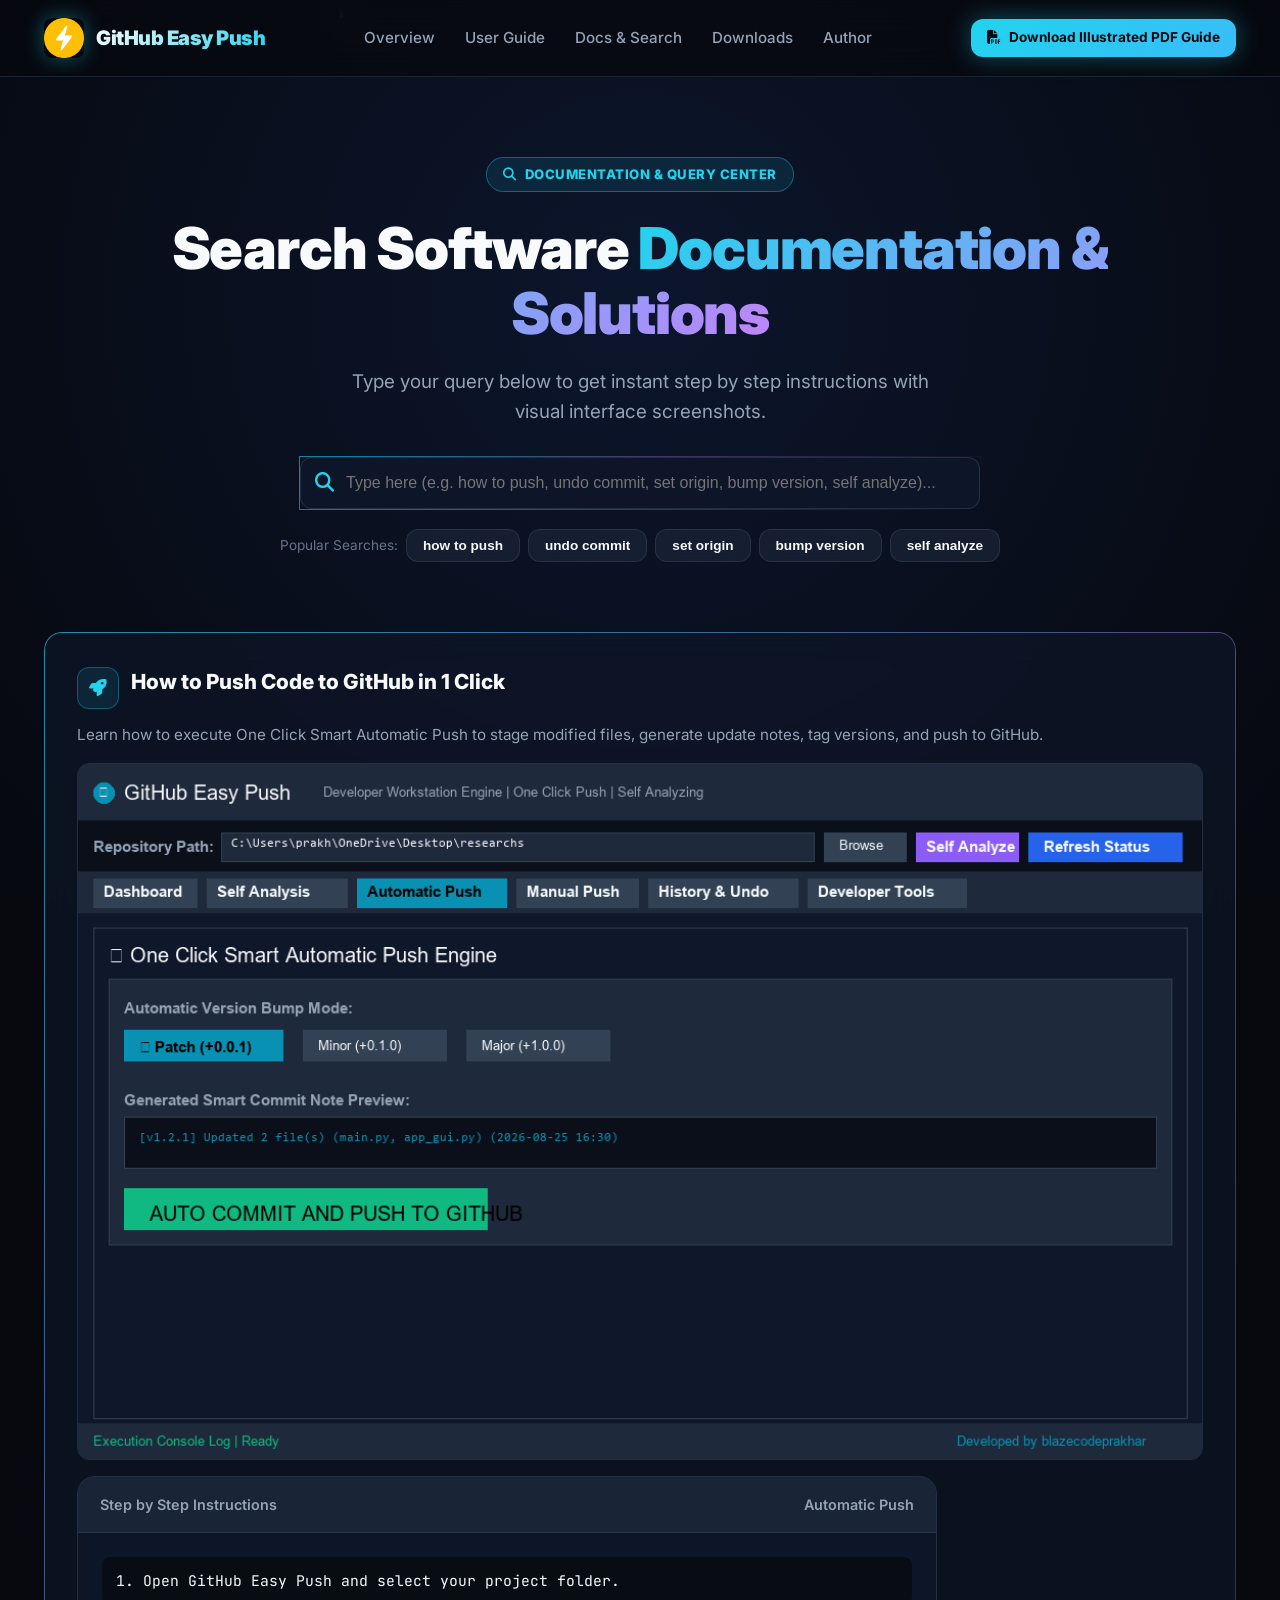
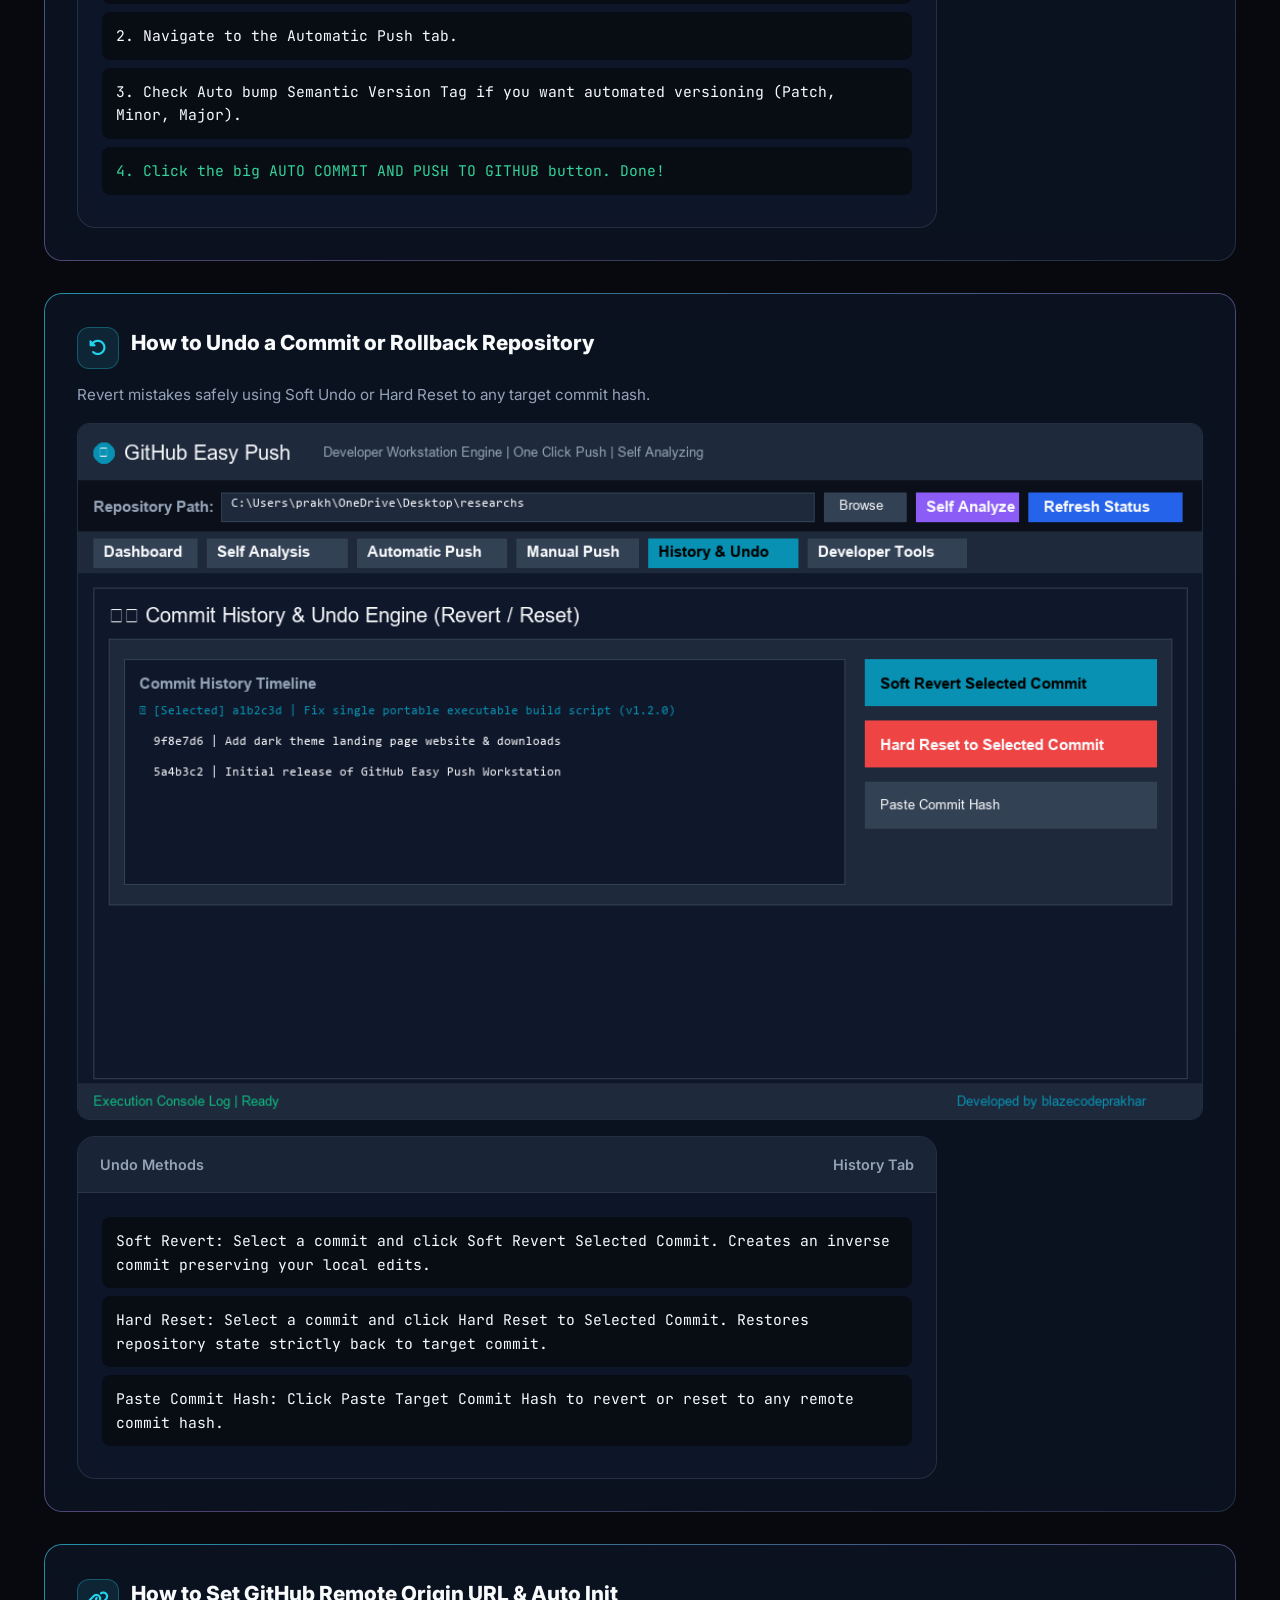
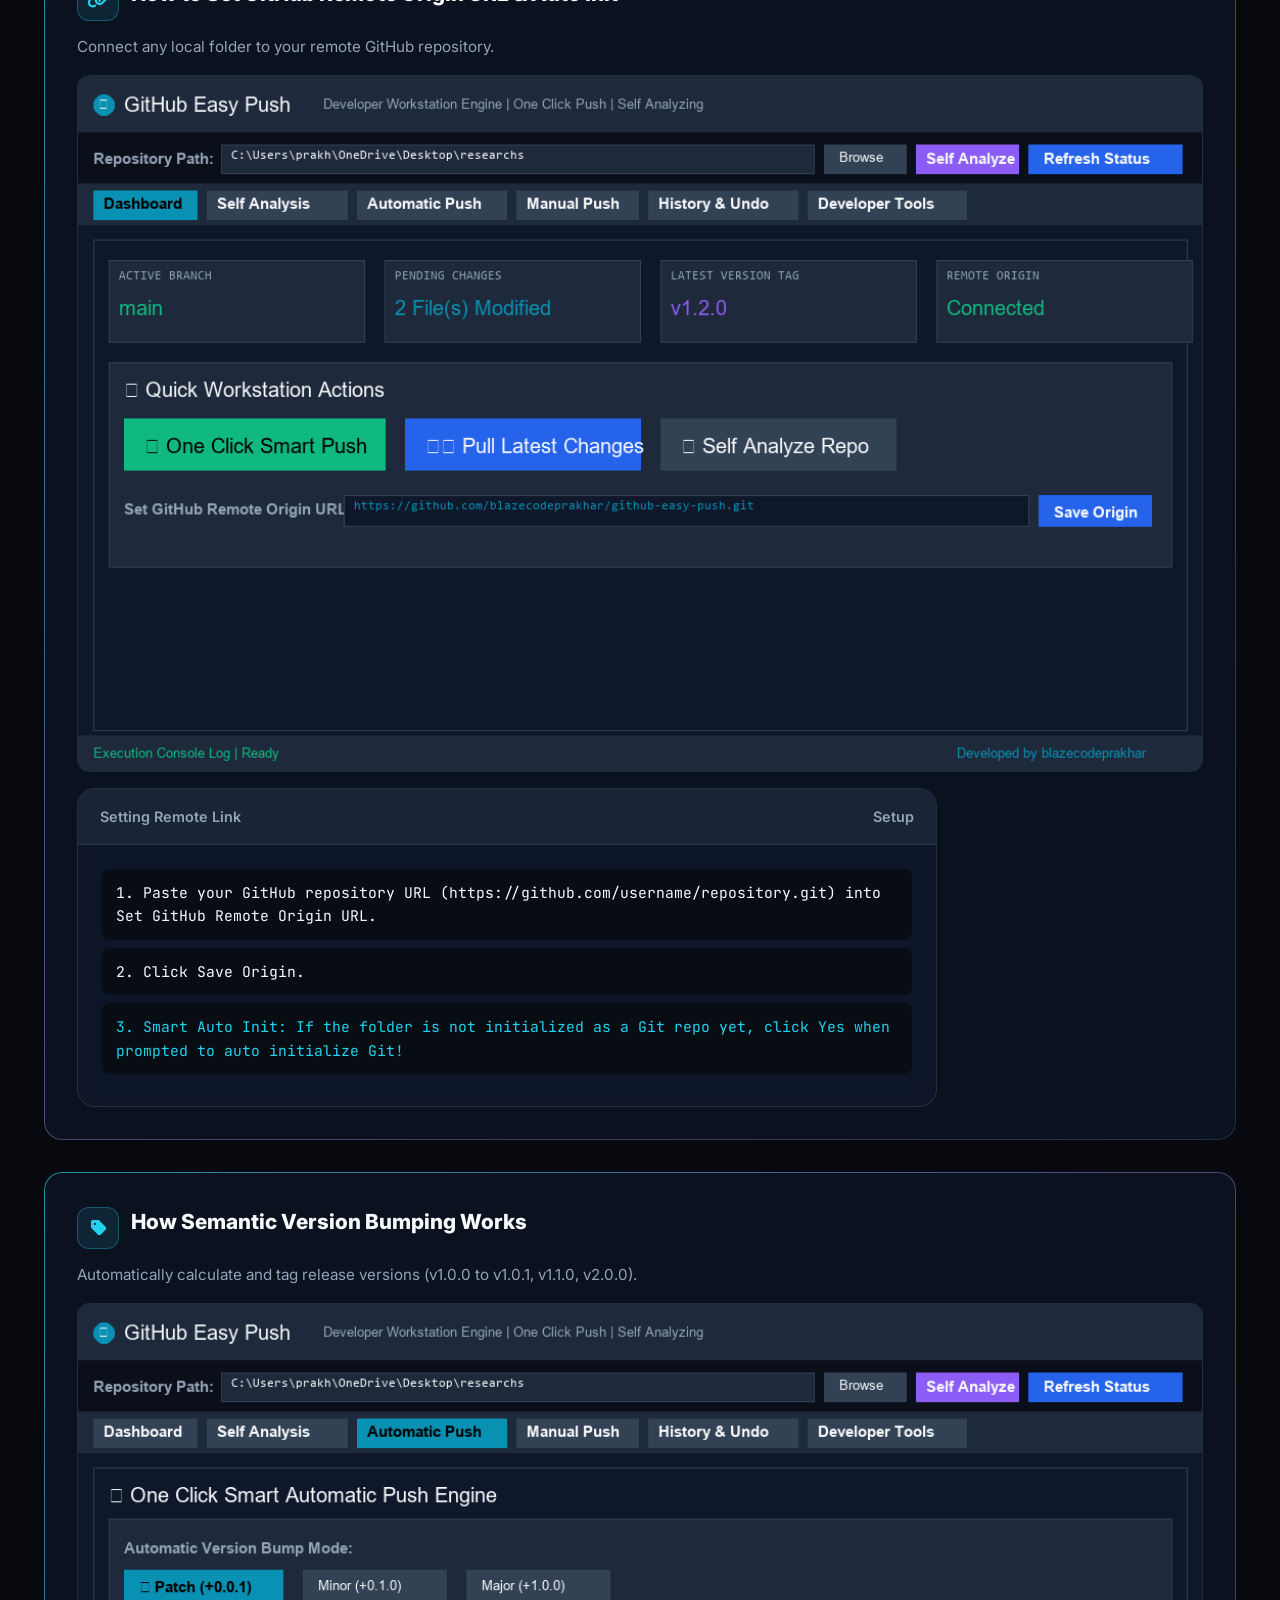
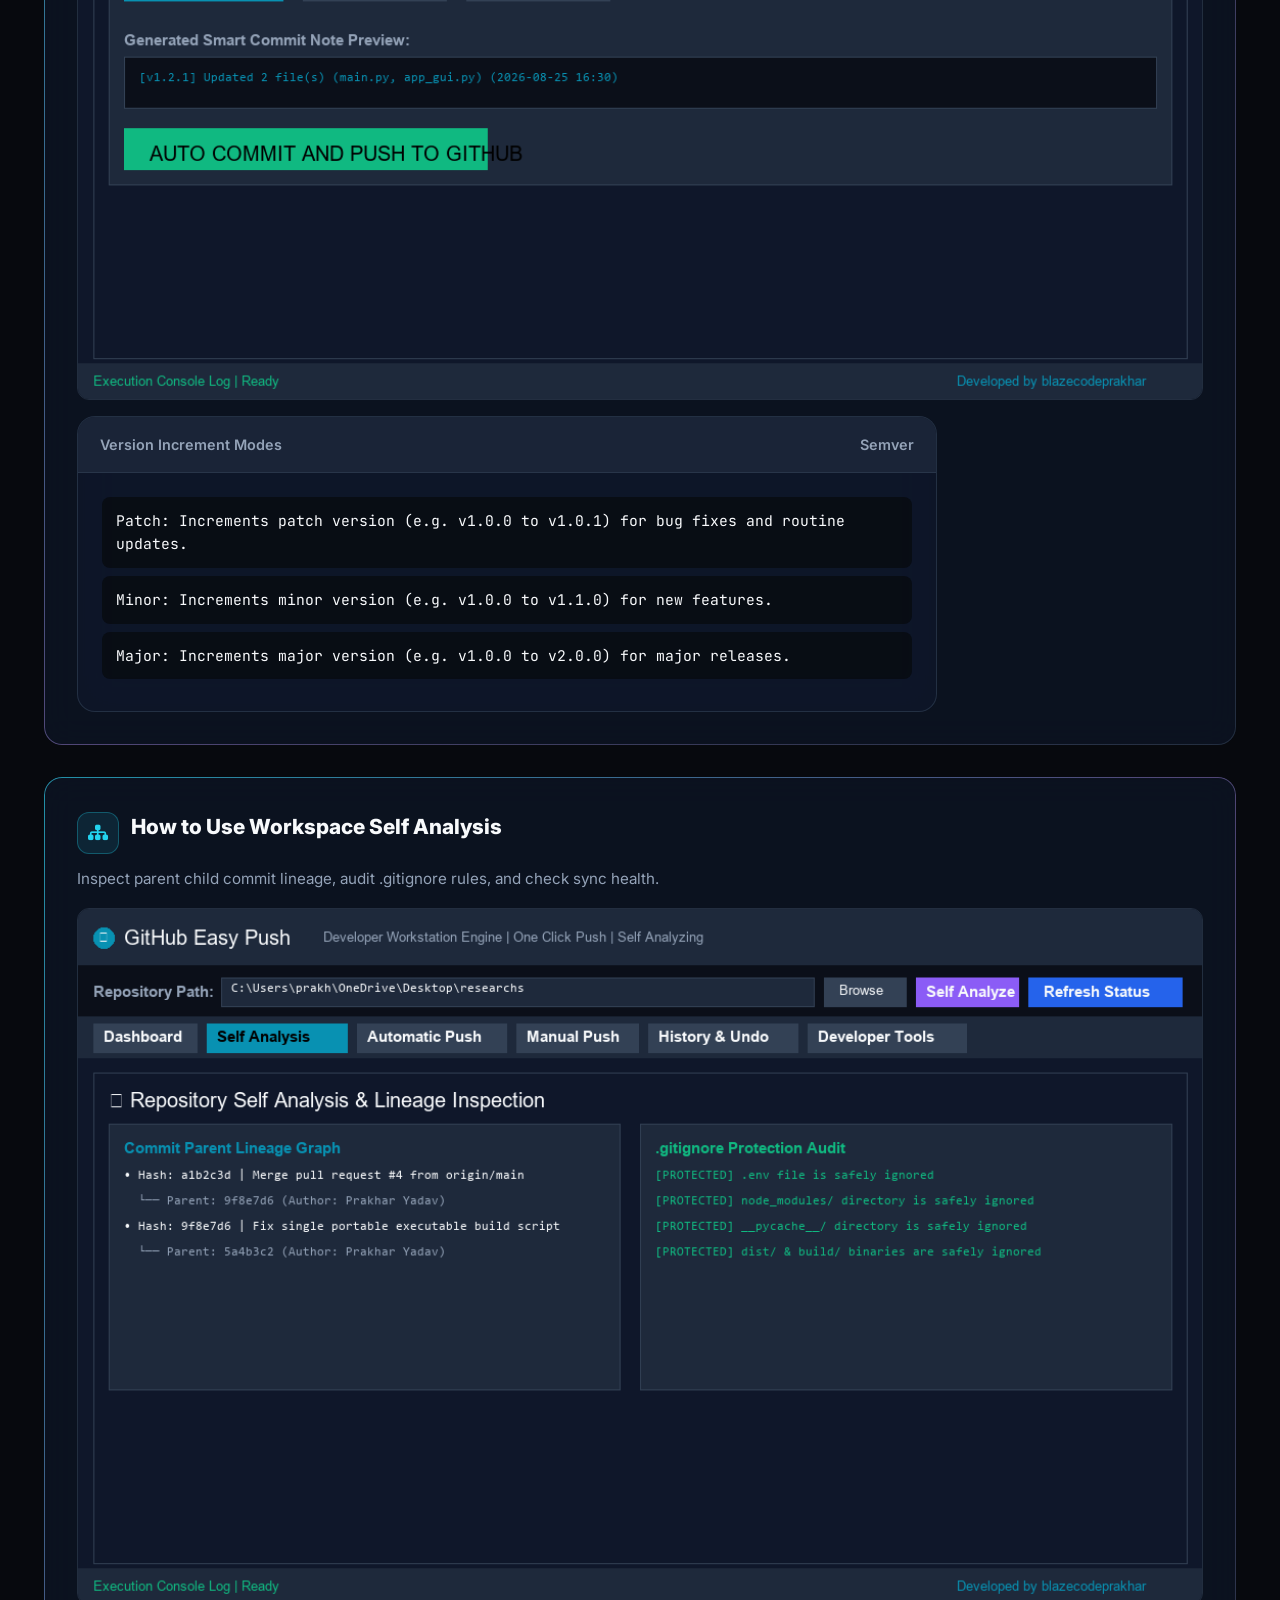
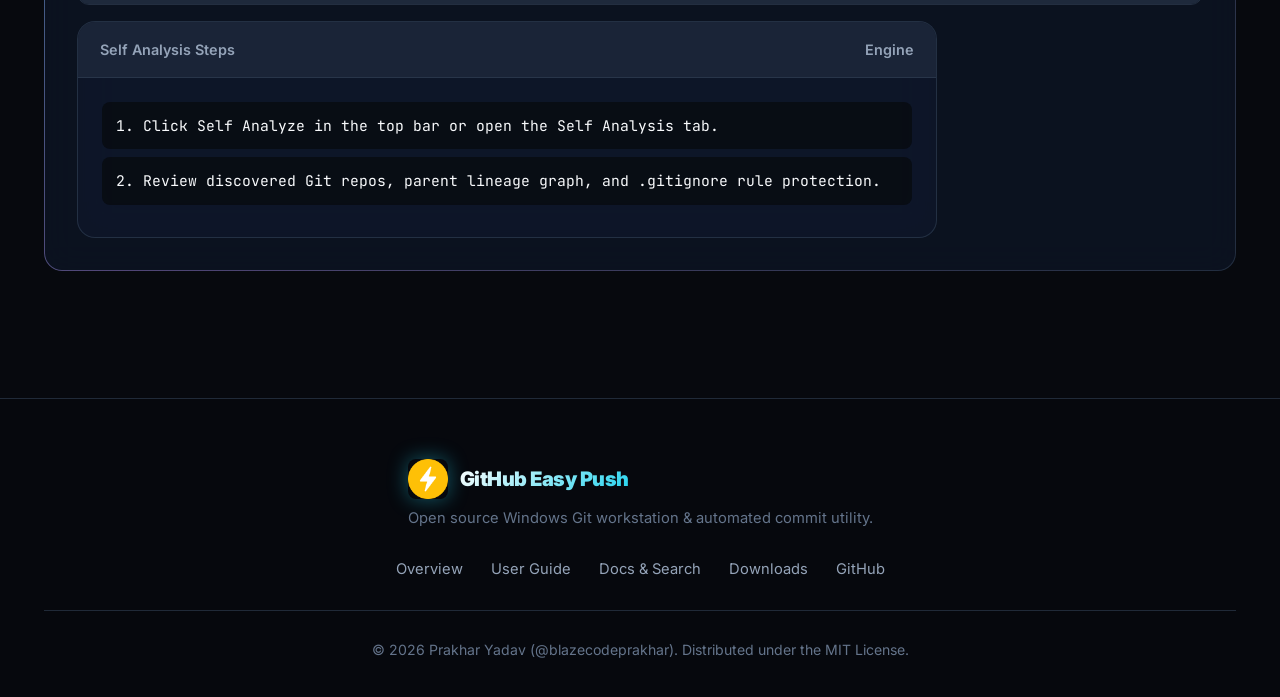
==== docs.html @ b60f1d49 "[v0.0.1] Updated 3 file(s) (README.md, __pycache__/app_gui.cpython-313.pyc, index.html) | Added 13 f" ====
<!DOCTYPE html>
<html lang="en">
<head>
  <meta charset="UTF-8">
  <meta name="viewport" content="width=device-width, initial-scale=1.0">
  
  <title>Documentation & Search Center | GitHub Easy Push by Prakhar Yadav</title>
  <meta name="title" content="Documentation & Search Center | GitHub Easy Push by Prakhar Yadav">
  <meta name="description" content="Searchable documentation and query center for GitHub Easy Push. Find instant solutions on how to push, undo commits, set remote URLs, bump versions, and build executables with screenshot callouts.">
  <meta name="keywords" content="github easy push documentation, how to push git, how to undo commit, git search docs, prakhar yadav, blazecodeprakhar">
  <meta name="author" content="Prakhar Yadav (blazecodeprakhar)">
  <link rel="canonical" href="https://blazecodeprakhar.github.io/github-easy-push/docs.html">

  <link rel="icon" type="image/png" href="icon.png">
  <link rel="apple-touch-icon" href="icon.png">
  
  <link rel="preconnect" href="https://fonts.googleapis.com">
  <link rel="preconnect" href="https://fonts.gstatic.com" crossorigin>
  <link href="https://fonts.googleapis.com/css2?family=Inter:wght@300;400;500;600;700;800;900&family=JetBrains+Mono:wght@400;500;700&display=swap" rel="stylesheet">
  <link rel="stylesheet" href="styles.css">
  <link rel="stylesheet" href="https://cdnjs.cloudflare.com/ajax/libs/font-awesome/6.4.0/css/all.min.css">
</head>
<body class="dark-theme">

  <canvas id="space-canvas"></canvas>

  <header class="navbar">
    <div class="container navbar-container">
      <a href="index.html" class="brand-logo" aria-label="GitHub Easy Push Homepage">
        <img src="icon.png" alt="GitHub Easy Push Icon" class="brand-icon-img">
        <span class="brand-title">GitHub Easy Push</span>
      </a>

      <nav class="nav-menu" id="nav-menu">
        <ul class="nav-links">
          <li><a href="index.html">Overview</a></li>
          <li><a href="guide.html">User Guide</a></li>
          <li><a href="docs.html" class="active">Docs & Search</a></li>
          <li><a href="index.html#downloads">Downloads</a></li>
          <li><a href="index.html#author">Author</a></li>
        </ul>
      </nav>

      <div class="nav-actions">
        <a href="Software_Guide.pdf" download="Software_Guide.pdf" class="btn btn-primary btn-sm" aria-label="Download PDF Guide">
          <i class="fa-solid fa-file-pdf"></i> Download Illustrated PDF Guide
        </a>
      </div>

      <button class="nav-toggle" id="nav-toggle" aria-label="Toggle navigation menu">
        <i class="fa-solid fa-bars"></i>
      </button>
    </div>
  </header>

  <main>
    <section class="hero" style="padding: 80px 0 40px;">
      <div class="container text-center">
        <div class="hero-badge">
          <i class="fa-solid fa-magnifying-glass" style="color: var(--accent-cyan);"></i> DOCUMENTATION & QUERY CENTER
        </div>
        <h1 class="hero-title">
          Search Software <span class="gradient-text">Documentation & Solutions</span>
        </h1>
        <p class="hero-subtitle" style="margin: 0 auto 30px;">
          Type your query below to get instant step by step instructions with visual interface screenshots.
        </p>

        <!-- Search Bar Box -->
        <div class="search-box-wrapper glow-border" style="max-width: 680px; margin: 0 auto 20px;">
          <div style="display: flex; align-items: center; background: rgba(15, 23, 42, 0.9); border: 1px solid var(--border-color); border-radius: var(--radius-md); padding: 6px 14px; backdrop-filter: blur(16px);">
            <i class="fa-solid fa-magnifying-glass" style="color: var(--accent-cyan); font-size: 1.2rem; margin-right: 12px;"></i>
            <input type="text" id="doc-search-input" placeholder="Type here (e.g. how to push, undo commit, set origin, bump version, self analyze)..." style="width: 100%; background: transparent; border: none; outline: none; color: var(--text-main); font-size: 1rem; padding: 10px 0;">
            <button id="clear-search-btn" class="btn btn-secondary btn-sm" style="display: none; padding: 4px 10px;">Clear</button>
          </div>
        </div>

        <div style="display: flex; justify-content: center; gap: 8px; flex-wrap: wrap; margin-bottom: 20px;">
          <span style="font-size: 0.85rem; color: var(--text-muted); align-self: center;">Popular Searches:</span>
          <button class="quick-query-tag btn btn-secondary btn-sm" onclick="setSearchQuery('how to push')">how to push</button>
          <button class="quick-query-tag btn btn-secondary btn-sm" onclick="setSearchQuery('undo commit')">undo commit</button>
          <button class="quick-query-tag btn btn-secondary btn-sm" onclick="setSearchQuery('set origin')">set origin</button>
          <button class="quick-query-tag btn btn-secondary btn-sm" onclick="setSearchQuery('bump version')">bump version</button>
          <button class="quick-query-tag btn btn-secondary btn-sm" onclick="setSearchQuery('self analyze')">self analyze</button>
        </div>
      </div>
    </section>

    <!-- Dynamic Search Results Container -->
    <section class="section" style="padding-top: 10px;">
      <div class="container">
        <div id="search-results-list">

          <!-- Doc Entry 1: How to Push -->
          <article class="doc-card guide-card glow-border" data-keywords="push how to push auto push smart push commit code github" style="margin-bottom: 32px; padding: 32px;">
            <div style="display: flex; align-items: center; gap: 12px; margin-bottom: 12px;">
              <div class="feature-icon" style="margin-bottom: 0; width: 42px; height: 42px; font-size: 1.1rem;"><i class="fa-solid fa-rocket"></i></div>
              <h3 style="font-size: 1.3rem; font-weight: 800;">How to Push Code to GitHub in 1 Click</h3>
            </div>
            <p style="font-size: 0.95rem; color: var(--text-secondary); margin-bottom: 16px;">
              Learn how to execute One Click Smart Automatic Push to stage modified files, generate update notes, tag versions, and push to GitHub.
            </p>
            <div style="margin-bottom: 16px; border-radius: var(--radius-md); overflow: hidden; border: 1px solid var(--border-color);">
              <img src="screenshot_auto_push.png" alt="Automatic Push Interface Screenshot" style="width: 100%; display: block;">
            </div>
            <div class="cli-box" style="margin: 0;">
              <div class="cli-header"><span>Step by Step Instructions</span><span>Automatic Push</span></div>
              <div class="cli-body">
                <div class="cli-line"><span>1. Open GitHub Easy Push and select your project folder.</span></div>
                <div class="cli-line"><span>2. Navigate to the Automatic Push tab.</span></div>
                <div class="cli-line"><span>3. Check Auto bump Semantic Version Tag if you want automated versioning (Patch, Minor, Major).</span></div>
                <div class="cli-line"><span style="color: var(--accent-emerald);">4. Click the big AUTO COMMIT AND PUSH TO GITHUB button. Done!</span></div>
              </div>
            </div>
          </article>

          <!-- Doc Entry 2: Undo Commit -->
          <article class="doc-card guide-card glow-border" data-keywords="undo undo commit revert reset rollback cancel commit history" style="margin-bottom: 32px; padding: 32px;">
            <div style="display: flex; align-items: center; gap: 12px; margin-bottom: 12px;">
              <div class="feature-icon" style="margin-bottom: 0; width: 42px; height: 42px; font-size: 1.1rem;"><i class="fa-solid fa-rotate-left"></i></div>
              <h3 style="font-size: 1.3rem; font-weight: 800;">How to Undo a Commit or Rollback Repository</h3>
            </div>
            <p style="font-size: 0.95rem; color: var(--text-secondary); margin-bottom: 16px;">
              Revert mistakes safely using Soft Undo or Hard Reset to any target commit hash.
            </p>
            <div style="margin-bottom: 16px; border-radius: var(--radius-md); overflow: hidden; border: 1px solid var(--border-color);">
              <img src="screenshot_history_undo.png" alt="Commit History and Undo Interface Screenshot" style="width: 100%; display: block;">
            </div>
            <div class="cli-box" style="margin: 0;">
              <div class="cli-header"><span>Undo Methods</span><span>History Tab</span></div>
              <div class="cli-body">
                <div class="cli-line"><span>Soft Revert: Select a commit and click Soft Revert Selected Commit. Creates an inverse commit preserving your local edits.</span></div>
                <div class="cli-line"><span>Hard Reset: Select a commit and click Hard Reset to Selected Commit. Restores repository state strictly back to target commit.</span></div>
                <div class="cli-line"><span>Paste Commit Hash: Click Paste Target Commit Hash to revert or reset to any remote commit hash.</span></div>
              </div>
            </div>
          </article>

          <!-- Doc Entry 3: Set Remote Origin -->
          <article class="doc-card guide-card glow-border" data-keywords="set origin remote url connect repository link github url" style="margin-bottom: 32px; padding: 32px;">
            <div style="display: flex; align-items: center; gap: 12px; margin-bottom: 12px;">
              <div class="feature-icon" style="margin-bottom: 0; width: 42px; height: 42px; font-size: 1.1rem;"><i class="fa-solid fa-link"></i></div>
              <h3 style="font-size: 1.3rem; font-weight: 800;">How to Set GitHub Remote Origin URL & Auto Init</h3>
            </div>
            <p style="font-size: 0.95rem; color: var(--text-secondary); margin-bottom: 16px;">
              Connect any local folder to your remote GitHub repository.
            </p>
            <div style="margin-bottom: 16px; border-radius: var(--radius-md); overflow: hidden; border: 1px solid var(--border-color);">
              <img src="screenshot_dashboard.png" alt="Dashboard Interface Screenshot" style="width: 100%; display: block;">
            </div>
            <div class="cli-box" style="margin: 0;">
              <div class="cli-header"><span>Setting Remote Link</span><span>Setup</span></div>
              <div class="cli-body">
                <div class="cli-line"><span>1. Paste your GitHub repository URL (https://github.com/username/repository.git) into Set GitHub Remote Origin URL.</span></div>
                <div class="cli-line"><span>2. Click Save Origin.</span></div>
                <div class="cli-line"><span style="color: var(--accent-cyan);">3. Smart Auto Init: If the folder is not initialized as a Git repo yet, click Yes when prompted to auto initialize Git!</span></div>
              </div>
            </div>
          </article>

          <!-- Doc Entry 4: Version Bumper -->
          <article class="doc-card guide-card glow-border" data-keywords="bump version semver tag patch minor major release tag" style="margin-bottom: 32px; padding: 32px;">
            <div style="display: flex; align-items: center; gap: 12px; margin-bottom: 12px;">
              <div class="feature-icon" style="margin-bottom: 0; width: 42px; height: 42px; font-size: 1.1rem;"><i class="fa-solid fa-tag"></i></div>
              <h3 style="font-size: 1.3rem; font-weight: 800;">How Semantic Version Bumping Works</h3>
            </div>
            <p style="font-size: 0.95rem; color: var(--text-secondary); margin-bottom: 16px;">
              Automatically calculate and tag release versions (v1.0.0 to v1.0.1, v1.1.0, v2.0.0).
            </p>
            <div style="margin-bottom: 16px; border-radius: var(--radius-md); overflow: hidden; border: 1px solid var(--border-color);">
              <img src="screenshot_auto_push.png" alt="Version Bumper Interface Screenshot" style="width: 100%; display: block;">
            </div>
            <div class="cli-box" style="margin: 0;">
              <div class="cli-header"><span>Version Increment Modes</span><span>Semver</span></div>
              <div class="cli-body">
                <div class="cli-line"><span>Patch: Increments patch version (e.g. v1.0.0 to v1.0.1) for bug fixes and routine updates.</span></div>
                <div class="cli-line"><span>Minor: Increments minor version (e.g. v1.0.0 to v1.1.0) for new features.</span></div>
                <div class="cli-line"><span>Major: Increments major version (e.g. v1.0.0 to v2.0.0) for major releases.</span></div>
              </div>
            </div>
          </article>

          <!-- Doc Entry 5: Self Analysis -->
          <article class="doc-card guide-card glow-border" data-keywords="self analyze workspace audit gitignore lineage parent commit insights" style="margin-bottom: 32px; padding: 32px;">
            <div style="display: flex; align-items: center; gap: 12px; margin-bottom: 12px;">
              <div class="feature-icon" style="margin-bottom: 0; width: 42px; height: 42px; font-size: 1.1rem;"><i class="fa-solid fa-sitemap"></i></div>
              <h3 style="font-size: 1.3rem; font-weight: 800;">How to Use Workspace Self Analysis</h3>
            </div>
            <p style="font-size: 0.95rem; color: var(--text-secondary); margin-bottom: 16px;">
              Inspect parent child commit lineage, audit .gitignore rules, and check sync health.
            </p>
            <div style="margin-bottom: 16px; border-radius: var(--radius-md); overflow: hidden; border: 1px solid var(--border-color);">
              <img src="screenshot_self_analysis.png" alt="Self Analysis Interface Screenshot" style="width: 100%; display: block;">
            </div>
            <div class="cli-box" style="margin: 0;">
              <div class="cli-header"><span>Self Analysis Steps</span><span>Engine</span></div>
              <div class="cli-body">
                <div class="cli-line"><span>1. Click Self Analyze in the top bar or open the Self Analysis tab.</span></div>
                <div class="cli-line"><span>2. Review discovered Git repos, parent lineage graph, and .gitignore rule protection.</span></div>
              </div>
            </div>
          </article>

        </div>
        <div id="no-search-results" style="display: none; text-align: center; padding: 40px; background: rgba(15, 23, 42, 0.7); border: 1px solid var(--border-color); border-radius: var(--radius-lg);">
          <i class="fa-solid fa-circle-exclamation" style="font-size: 2rem; color: var(--accent-purple); margin-bottom: 10px;"></i>
          <h4 style="font-size: 1.2rem; margin-bottom: 8px;">No matching documentation found</h4>
          <p style="color: var(--text-secondary);">Try searching for alternative keywords like "push", "undo", "origin", "semver", "self analyze", or "build".</p>
        </div>
      </div>
    </section>
  </main>

  <footer class="footer">
    <div class="container footer-container">
      <div class="footer-top">
        <a href="index.html" class="brand-logo">
          <img src="icon.png" alt="GitHub Easy Push Icon" class="brand-icon-img">
          <span class="brand-title">GitHub Easy Push</span>
        </a>
        <p class="footer-desc">Open source Windows Git workstation & automated commit utility.</p>
      </div>

      <nav class="footer-nav">
        <a href="index.html">Overview</a>
        <a href="guide.html">User Guide</a>
        <a href="docs.html">Docs & Search</a>
        <a href="index.html#downloads">Downloads</a>
        <a href="https://github.com/blazecodeprakhar" target="_blank">GitHub</a>
      </nav>

      <div class="footer-bottom">
        <p>© 2026 Prakhar Yadav (@blazecodeprakhar). Distributed under the MIT License.</p>
      </div>
    </div>
  </footer>

  <script src="script.js"></script>
  <script>
    // Live Dynamic Search Engine
    const searchInput = document.getElementById('doc-search-input');
    const clearBtn = document.getElementById('clear-search-btn');
    const docCards = document.querySelectorAll('.doc-card');
    const noResults = document.getElementById('no-search-results');

    function filterDocs() {
      const query = searchInput.value.toLowerCase().trim();
      let matchCount = 0;

      if (query.length > 0) {
        clearBtn.style.display = 'inline-block';
      } else {
        clearBtn.style.display = 'none';
      }

      docCards.forEach(card => {
        const keywords = card.getAttribute('data-keywords').toLowerCase();
        const textContent = card.textContent.toLowerCase();

        if (keywords.includes(query) || textContent.includes(query)) {
          card.style.display = 'block';
          matchCount++;
        } else {
          card.style.display = 'none';
        }
      });

      if (matchCount === 0) {
        noResults.style.display = 'block';
      } else {
        noResults.style.display = 'none';
      }
    }

    function setSearchQuery(text) {
      if (searchInput) {
        searchInput.value = text;
        filterDocs();
        searchInput.focus();
      }
    }

    if (searchInput) {
      searchInput.addEventListener('input', filterDocs);
    }

    if (clearBtn) {
      clearBtn.addEventListener('click', () => {
        searchInput.value = '';
        filterDocs();
        searchInput.focus();
      });
    }
  </script>
</body>
</html>
---- styles.css ----
/* ==========================================================================
   GitHub Easy Push - Next-Gen Futuristic Sci-Fi Stylesheet
   Falling Star Cosmic Space Engine by Prakhar Yadav (@blazecodeprakhar)
   ========================================================================== */

:root {
  /* Ultra Dark Sci-Fi Palette */
  --bg-dark: #07090E;
  --bg-card: rgba(15, 23, 42, 0.65);
  --bg-card-alt: rgba(30, 41, 59, 0.75);
  --border-color: rgba(51, 65, 85, 0.6);
  --border-glow: #22D3EE;

  /* Typography Colors */
  --text-main: #F8FAFC;
  --text-secondary: #94A3B8;
  --text-muted: #64748B;

  /* Cyber Accents */
  --accent-blue: #38BDF8;
  --accent-cyan: #22D3EE;
  --accent-emerald: #34D399;
  --accent-purple: #C084FC;
  --accent-amber: #FBBF24;
  --accent-rose: #FB7185;

  /* Glow Effects */
  --glow-cyan: 0 0 25px rgba(34, 211, 238, 0.35);
  --glow-blue: 0 0 25px rgba(56, 189, 248, 0.35);
  --glow-purple: 0 0 25px rgba(192, 132, 252, 0.35);

  /* Layout */
  --radius-sm: 8px;
  --radius-md: 12px;
  --radius-lg: 18px;
  --radius-full: 9999px;
  --transition: all 0.25s cubic-bezier(0.4, 0, 0.2, 1);
}

/* Base Reset */
*, *::before, *::after {
  box-sizing: border-box;
  margin: 0;
  padding: 0;
}

html {
  scroll-behavior: smooth;
  font-family: 'Inter', system-ui, -apple-system, sans-serif;
  background-color: var(--bg-dark);
  color: var(--text-main);
  line-height: 1.6;
}

body {
  overflow-x: hidden;
  background-color: var(--bg-dark);
  position: relative;
}

/* Canvas Background for Cosmic Falling Star Engine */
#space-canvas {
  position: fixed;
  top: 0;
  left: 0;
  width: 100vw;
  height: 100vh;
  z-index: 1; /* Sits behind text/cards (z-index 5) */
  pointer-events: none;
}

header, main, footer {
  position: relative;
  z-index: 5; /* Keeps all text & interactive cards above canvas */
}

/* Custom Scrollbar */
::-webkit-scrollbar {
  width: 10px;
}
::-webkit-scrollbar-track {
  background: var(--bg-dark);
}
::-webkit-scrollbar-thumb {
  background: var(--border-color);
  border-radius: var(--radius-full);
}
::-webkit-scrollbar-thumb:hover {
  background: var(--accent-cyan);
}

/* Containers */
.container {
  max-width: 1240px;
  margin: 0 auto;
  padding: 0 24px;
}

.text-center { text-align: center; }

/* Glowing Cyber Border */
.glow-border {
  position: relative;
}
.glow-border::before {
  content: '';
  position: absolute;
  inset: -1px;
  border-radius: inherit;
  padding: 1px;
  background: linear-gradient(135deg, rgba(34, 211, 238, 0.6), rgba(192, 132, 252, 0.3), transparent);
  -webkit-mask: linear-gradient(#fff 0 0) content-box, linear-gradient(#fff 0 0);
  -webkit-mask-composite: xor;
  mask-composite: exclude;
  pointer-events: none;
}

/* Buttons */
.btn {
  display: inline-flex;
  align-items: center;
  justify-content: center;
  gap: 8px;
  padding: 12px 24px;
  font-size: 0.95rem;
  font-weight: 600;
  border-radius: var(--radius-md);
  text-decoration: none;
  transition: var(--transition);
  cursor: pointer;
  border: none;
}

.btn-sm { padding: 8px 16px; font-size: 0.85rem; }
.btn-lg { padding: 15px 30px; font-size: 1.05rem; }

.btn-primary {
  background: linear-gradient(135deg, var(--accent-cyan), var(--accent-blue));
  color: #07090E;
  font-weight: 700;
  box-shadow: var(--glow-cyan);
}
.btn-primary:hover {
  transform: translateY(-2px);
  box-shadow: 0 0 45px rgba(34, 211, 238, 0.6);
}

.btn-blue {
  background: var(--accent-blue);
  color: #07090E;
  font-weight: 700;
}
.btn-blue:hover {
  transform: translateY(-2px);
  box-shadow: var(--glow-blue);
}

.btn-secondary {
  background: rgba(30, 41, 59, 0.6);
  color: var(--text-main);
  border: 1px solid var(--border-color);
  backdrop-filter: blur(12px);
}
.btn-secondary:hover {
  background: var(--border-color);
  border-color: var(--accent-cyan);
  transform: translateY(-2px);
}

/* Navigation Bar */
.navbar {
  position: sticky;
  top: 0;
  z-index: 1000;
  background: rgba(7, 9, 14, 0.75);
  backdrop-filter: blur(20px);
  border-bottom: 1px solid rgba(51, 65, 85, 0.5);
}

.navbar-container {
  display: flex;
  align-items: center;
  justify-content: space-between;
  height: 76px;
}

.brand-logo {
  display: flex;
  align-items: center;
  gap: 12px;
  text-decoration: none;
}

.brand-icon-img {
  width: 40px;
  height: 40px;
  border-radius: var(--radius-sm);
  box-shadow: 0 0 20px rgba(34, 211, 238, 0.4);
}

.brand-title {
  font-size: 1.25rem;
  font-weight: 900;
  letter-spacing: -0.5px;
  background: linear-gradient(135deg, #FFFFFF, var(--accent-cyan));
  -webkit-background-clip: text;
  -webkit-text-fill-color: transparent;
}

.nav-links {
  display: flex;
  align-items: center;
  gap: 30px;
  list-style: none;
}

.nav-links a {
  color: var(--text-secondary);
  text-decoration: none;
  font-size: 0.95rem;
  font-weight: 500;
  transition: var(--transition);
}

.nav-links a:hover {
  color: var(--accent-cyan);
  text-shadow: 0 0 12px rgba(34, 211, 238, 0.6);
}

.nav-actions {
  display: flex;
  align-items: center;
  gap: 12px;
}

.nav-toggle {
  display: none;
  background: none;
  border: none;
  color: var(--text-main);
  font-size: 1.5rem;
  cursor: pointer;
}

/* Hero Section */
.hero {
  padding: 110px 0 80px;
  position: relative;
}

.hero-grid {
  display: grid;
  grid-template-columns: 1.15fr 0.85fr;
  gap: 48px;
  align-items: center;
}

.hero-badge {
  display: inline-flex;
  align-items: center;
  gap: 8px;
  padding: 6px 16px;
  background: rgba(34, 211, 238, 0.1);
  border: 1px solid rgba(34, 211, 238, 0.35);
  border-radius: var(--radius-full);
  font-size: 0.82rem;
  font-weight: 800;
  color: var(--accent-cyan);
  margin-bottom: 24px;
  letter-spacing: 0.5px;
}

.pulse-dot {
  width: 8px;
  height: 8px;
  border-radius: 50%;
  background: var(--accent-cyan);
  box-shadow: 0 0 12px var(--accent-cyan);
  animation: pulse 2s infinite;
}

@keyframes pulse {
  0% { transform: scale(0.95); box-shadow: 0 0 0 0 rgba(34, 211, 238, 0.8); }
  70% { transform: scale(1.05); box-shadow: 0 0 0 12px rgba(34, 211, 238, 0); }
  100% { transform: scale(0.95); box-shadow: 0 0 0 0 rgba(34, 211, 238, 0); }
}

.hero-title {
  font-size: 3.6rem;
  font-weight: 900;
  line-height: 1.12;
  margin-bottom: 22px;
  letter-spacing: -1.2px;
}

.gradient-text {
  background: linear-gradient(135deg, var(--accent-cyan), var(--accent-purple), var(--accent-blue));
  background-size: 200% 200%;
  animation: gradientShift 6s ease infinite;
  -webkit-background-clip: text;
  -webkit-text-fill-color: transparent;
}

@keyframes gradientShift {
  0% { background-position: 0% 50%; }
  50% { background-position: 100% 50%; }
  100% { background-position: 0% 50%; }
}

.hero-subtitle {
  font-size: 1.18rem;
  color: var(--text-secondary);
  margin-bottom: 36px;
  max-width: 620px;
}

.hero-actions {
  display: flex;
  align-items: center;
  gap: 14px;
  flex-wrap: wrap;
  margin-bottom: 30px;
}

.hero-trust-bar {
  display: flex;
  align-items: center;
  gap: 12px;
  flex-wrap: wrap;
  margin-bottom: 24px;
}

.trust-badge {
  display: inline-flex;
  align-items: center;
  gap: 6px;
  padding: 6px 14px;
  border-radius: var(--radius-full);
  font-size: 0.85rem;
  font-weight: 600;
  backdrop-filter: blur(8px);
}

.badge-emerald { background: rgba(52, 211, 153, 0.12); color: var(--accent-emerald); border: 1px solid rgba(52, 211, 153, 0.3); }
.badge-blue { background: rgba(56, 189, 248, 0.12); color: var(--accent-blue); border: 1px solid rgba(56, 189, 248, 0.3); }
.badge-purple { background: rgba(192, 132, 252, 0.12); color: var(--accent-purple); border: 1px solid rgba(192, 132, 252, 0.3); }

.hero-specs-row {
  display: flex;
  align-items: center;
  gap: 12px;
  color: var(--text-muted);
  font-size: 0.88rem;
  flex-wrap: wrap;
}

/* Hero Visual Showcase Card */
.hero-visual {
  position: relative;
}

.hero-card-wrapper {
  position: relative;
}

.hero-floating-badge {
  position: absolute;
  z-index: 10;
  padding: 8px 18px;
  background: rgba(15, 23, 42, 0.9);
  border: 1px solid var(--border-color);
  border-radius: var(--radius-md);
  box-shadow: var(--shadow-md);
  font-size: 0.85rem;
  font-weight: 600;
  display: flex;
  align-items: center;
  gap: 8px;
  backdrop-filter: blur(16px);
}

.float-1 { top: -22px; right: -12px; animation: floatAnim 4s ease-in-out infinite; }
.float-2 { bottom: -22px; left: -12px; animation: floatAnim 4s ease-in-out infinite 2s; }

@keyframes floatAnim {
  0%, 100% { transform: translateY(0); }
  50% { transform: translateY(-10px); }
}

.hero-card {
  background: rgba(15, 23, 42, 0.7);
  border: 1px solid var(--border-color);
  border-radius: var(--radius-lg);
  padding: 32px;
  backdrop-filter: blur(20px);
  box-shadow: var(--glow-cyan);
}

.hero-card-top {
  display: flex;
  align-items: center;
  gap: 16px;
  margin-bottom: 24px;
}

.hero-app-icon {
  width: 60px;
  height: 60px;
  border-radius: var(--radius-md);
}

.hero-app-name {
  font-size: 1.35rem;
  font-weight: 800;
}

.hero-app-status {
  font-size: 0.75rem;
  font-weight: 800;
  color: var(--accent-emerald);
  background: rgba(52, 211, 153, 0.15);
  padding: 3px 10px;
  border-radius: var(--radius-full);
  display: inline-flex;
  align-items: center;
  gap: 5px;
}

.status-dot {
  width: 6px;
  height: 6px;
  border-radius: 50%;
  background: var(--accent-emerald);
  box-shadow: 0 0 10px var(--accent-emerald);
}

.hero-app-version {
  font-size: 0.85rem;
  color: var(--text-muted);
}

.hero-stats-grid {
  display: grid;
  grid-template-columns: repeat(3, 1fr);
  gap: 12px;
  margin-bottom: 24px;
}

.stat-box {
  background: rgba(30, 41, 59, 0.6);
  border: 1px solid var(--border-color);
  border-radius: var(--radius-md);
  padding: 14px;
  text-align: center;
  backdrop-filter: blur(8px);
}

.stat-num {
  display: block;
  font-size: 1.25rem;
  font-weight: 900;
  color: var(--accent-cyan);
}

.stat-lbl {
  font-size: 0.75rem;
  color: var(--text-muted);
}

.hero-card-features {
  display: flex;
  flex-direction: column;
  gap: 12px;
  margin-bottom: 26px;
}

.card-feat-item {
  display: flex;
  align-items: center;
  gap: 10px;
  font-size: 0.92rem;
  color: var(--text-secondary);
}

.hero-card-download {
  display: flex;
  align-items: center;
  justify-content: space-between;
  background: rgba(30, 41, 59, 0.7);
  border: 1px solid var(--border-color);
  border-radius: var(--radius-md);
  padding: 16px 20px;
  backdrop-filter: blur(8px);
}

.hero-card-download p {
  font-size: 0.82rem;
  color: var(--text-muted);
}

/* Sections Layout */
.section {
  padding: 95px 0;
}

.section-alt {
  background: rgba(15, 23, 42, 0.5);
  border-top: 1px solid var(--border-color);
  border-bottom: 1px solid var(--border-color);
  backdrop-filter: blur(12px);
}

.section-header {
  margin-bottom: 56px;
}

.section-tag {
  display: inline-block;
  padding: 4px 14px;
  background: rgba(34, 211, 238, 0.1);
  border: 1px solid rgba(34, 211, 238, 0.3);
  border-radius: var(--radius-full);
  font-size: 0.8rem;
  font-weight: 700;
  color: var(--accent-cyan);
  letter-spacing: 0.5px;
  margin-bottom: 14px;
}

.section-title {
  font-size: 2.4rem;
  font-weight: 900;
  margin-bottom: 14px;
}

.section-desc {
  font-size: 1.08rem;
  color: var(--text-secondary);
  max-width: 680px;
  margin: 0 auto;
}

/* Specifications Table */
.spec-table-box {
  background: rgba(15, 23, 42, 0.65);
  border: 1px solid var(--border-color);
  border-radius: var(--radius-lg);
  overflow: hidden;
  backdrop-filter: blur(16px);
}

.spec-table {
  width: 100%;
  border-collapse: collapse;
  text-align: left;
}

.spec-table th, .spec-table td {
  padding: 18px 26px;
  border-bottom: 1px solid var(--border-color);
}

.spec-table th {
  background: rgba(30, 41, 59, 0.7);
  font-size: 0.9rem;
  font-weight: 700;
  color: var(--accent-cyan);
}

.spec-table td {
  font-size: 0.95rem;
  color: var(--text-secondary);
}

.spec-table tr:last-child td {
  border-bottom: none;
}

.spec-table code {
  background: rgba(7, 9, 14, 0.8);
  padding: 3px 8px;
  border-radius: 4px;
  font-family: 'JetBrains Mono', monospace;
  color: var(--accent-cyan);
  font-size: 0.88rem;
}

/* Features Cards Grid */
.features-grid {
  display: grid;
  grid-template-columns: repeat(auto-fit, minmax(280px, 1fr));
  gap: 24px;
}

.feature-card {
  background: rgba(15, 23, 42, 0.6);
  border: 1px solid var(--border-color);
  border-radius: var(--radius-lg);
  padding: 30px;
  transition: var(--transition);
  backdrop-filter: blur(16px);
}

.feature-card:hover {
  transform: translateY(-6px);
  border-color: var(--accent-cyan);
  box-shadow: var(--glow-cyan);
}

.feature-icon {
  width: 50px;
  height: 50px;
  background: rgba(34, 211, 238, 0.1);
  border: 1px solid rgba(34, 211, 238, 0.3);
  border-radius: var(--radius-md);
  display: flex;
  align-items: center;
  justify-content: center;
  font-size: 1.4rem;
  color: var(--accent-cyan);
  margin-bottom: 22px;
}

.feature-card h3 {
  font-size: 1.25rem;
  font-weight: 800;
  margin-bottom: 12px;
}

.feature-card p {
  font-size: 0.95rem;
  color: var(--text-secondary);
  margin-bottom: 20px;
}

.feature-list {
  list-style: none;
  display: flex;
  flex-direction: column;
  gap: 10px;
}

.feature-list li {
  display: flex;
  align-items: center;
  gap: 8px;
  font-size: 0.88rem;
  color: var(--text-muted);
}

.feature-list i {
  color: var(--accent-emerald);
}

/* Guide Cards */
.guide-cards-grid {
  display: grid;
  grid-template-columns: repeat(auto-fit, minmax(300px, 1fr));
  gap: 24px;
}

.guide-card {
  position: relative;
  background: rgba(15, 23, 42, 0.65);
  border: 1px solid var(--border-color);
  border-radius: var(--radius-lg);
  padding: 34px;
  backdrop-filter: blur(16px);
  transition: var(--transition);
}

.guide-card:hover {
  border-color: var(--accent-cyan);
  transform: translateY(-5px);
}

.guide-step-badge {
  position: absolute;
  top: 20px;
  right: 24px;
  font-size: 2rem;
  font-weight: 900;
  color: rgba(51, 65, 85, 0.5);
}

.guide-card-icon {
  width: 56px;
  height: 56px;
  border-radius: var(--radius-md);
  display: flex;
  align-items: center;
  justify-content: center;
  font-size: 1.5rem;
  margin-bottom: 22px;
}

.guide-card h3 {
  font-size: 1.25rem;
  font-weight: 800;
  margin-bottom: 12px;
}

.guide-card p {
  font-size: 0.95rem;
  color: var(--text-secondary);
}

/* Trust Cards Grid */
.trust-grid {
  display: grid;
  grid-template-columns: repeat(auto-fit, minmax(260px, 1fr));
  gap: 24px;
}

.trust-card {
  background: rgba(15, 23, 42, 0.6);
  border: 1px solid var(--border-color);
  border-radius: var(--radius-lg);
  padding: 30px;
  backdrop-filter: blur(16px);
}

.trust-card-icon {
  width: 48px;
  height: 48px;
  border-radius: var(--radius-md);
  display: flex;
  align-items: center;
  justify-content: center;
  font-size: 1.3rem;
  margin-bottom: 18px;
}

.trust-card h3 {
  font-size: 1.15rem;
  font-weight: 800;
  margin-bottom: 8px;
}

.trust-card p {
  font-size: 0.92rem;
  color: var(--text-secondary);
}

/* Terminal CLI Box */
.cli-box {
  background: rgba(15, 23, 42, 0.85);
  border: 1px solid var(--border-color);
  border-radius: var(--radius-lg);
  overflow: hidden;
  box-shadow: var(--shadow-lg);
  max-width: 860px;
  margin: 0 auto;
  backdrop-filter: blur(20px);
}

.cli-header {
  display: flex;
  align-items: center;
  justify-content: space-between;
  padding: 16px 22px;
  background: rgba(30, 41, 59, 0.8);
  border-bottom: 1px solid var(--border-color);
  font-size: 0.9rem;
  font-weight: 600;
  color: var(--text-secondary);
}

.cli-body {
  padding: 24px;
  font-family: 'JetBrains Mono', monospace;
  font-size: 0.92rem;
}

.cli-line {
  display: flex;
  align-items: center;
  justify-content: space-between;
  padding: 12px 14px;
  background: rgba(7, 9, 14, 0.7);
  border-radius: var(--radius-sm);
  margin-bottom: 8px;
}

.cli-comment { color: var(--text-muted); font-style: italic; }
.cli-cmd { color: var(--accent-cyan); font-weight: 500; }

.cli-divider {
  height: 1px;
  background: var(--border-color);
  margin: 8px 0;
}

.copy-btn {
  background: var(--bg-card-alt);
  border: 1px solid var(--border-color);
  color: var(--text-secondary);
  padding: 5px 12px;
  border-radius: 4px;
  font-size: 0.8rem;
  cursor: pointer;
  transition: var(--transition);
}

.copy-btn:hover {
  background: var(--accent-cyan);
  color: #07090E;
  font-weight: 700;
}

/* Downloads Section */
.download-primary-grid {
  display: grid;
  grid-template-columns: repeat(auto-fit, minmax(340px, 1fr));
  gap: 24px;
  margin-bottom: 32px;
}

.download-main-card {
  background: rgba(15, 23, 42, 0.7);
  border: 1px solid var(--border-color);
  border-radius: var(--radius-lg);
  padding: 36px;
  display: flex;
  flex-direction: column;
  justify-content: space-between;
  transition: var(--transition);
  backdrop-filter: blur(16px);
}

.download-main-card:hover {
  border-color: var(--accent-cyan);
  box-shadow: var(--glow-cyan);
}

.dl-icon {
  width: 60px;
  height: 60px;
  background: rgba(56, 189, 248, 0.12);
  border: 1px solid rgba(56, 189, 248, 0.3);
  border-radius: var(--radius-md);
  display: flex;
  align-items: center;
  justify-content: center;
  font-size: 1.8rem;
  color: var(--accent-cyan);
  margin-bottom: 22px;
}

.dl-icon-zip {
  background: rgba(192, 132, 252, 0.12);
  border-color: rgba(192, 132, 252, 0.3);
  color: var(--accent-purple);
}

.dl-details h3 {
  font-size: 1.35rem;
  font-weight: 800;
  margin-bottom: 10px;
}

.dl-details p {
  font-size: 0.98rem;
  color: var(--text-secondary);
  margin-bottom: 18px;
}

.dl-meta {
  display: inline-block;
  font-size: 0.85rem;
  color: var(--text-muted);
  margin-bottom: 26px;
}

.quick-resources-bar {
  display: flex;
  align-items: center;
  gap: 12px;
  flex-wrap: wrap;
  background: rgba(15, 23, 42, 0.6);
  border: 1px solid var(--border-color);
  border-radius: var(--radius-md);
  padding: 18px 24px;
  backdrop-filter: blur(12px);
}

.quick-title {
  font-size: 0.9rem;
  font-weight: 800;
  color: var(--text-secondary);
}

/* Author Profile Section */
.author-card {
  display: flex;
  align-items: center;
  gap: 36px;
  background: rgba(15, 23, 42, 0.7);
  border: 1px solid var(--border-color);
  border-radius: var(--radius-lg);
  padding: 44px;
  max-width: 880px;
  margin: 0 auto;
  backdrop-filter: blur(20px);
}

.author-avatar-wrapper {
  position: relative;
  flex-shrink: 0;
}

.author-avatar {
  width: 120px;
  height: 120px;
  border-radius: 50%;
  border: 3px solid var(--accent-cyan);
  object-fit: cover;
  box-shadow: var(--glow-cyan);
}

.author-github-badge {
  position: absolute;
  bottom: 0;
  right: 0;
  width: 36px;
  height: 36px;
  background: var(--bg-dark);
  border: 1px solid var(--border-color);
  border-radius: 50%;
  display: flex;
  align-items: center;
  justify-content: center;
  color: var(--text-main);
  font-size: 1.1rem;
}

.author-name {
  font-size: 1.75rem;
  font-weight: 900;
}

.author-handle {
  font-size: 1rem;
  color: var(--accent-cyan);
  font-weight: 700;
  margin-bottom: 14px;
}

.author-bio {
  font-size: 0.98rem;
  color: var(--text-secondary);
  margin-bottom: 22px;
  line-height: 1.6;
}

.author-socials {
  display: flex;
  align-items: center;
  gap: 12px;
  flex-wrap: wrap;
}

/* Footer */
.footer {
  background: rgba(7, 9, 14, 0.9);
  border-top: 1px solid var(--border-color);
  padding: 60px 0 36px;
  backdrop-filter: blur(16px);
}

.footer-container {
  display: flex;
  flex-direction: column;
  align-items: center;
  text-align: center;
  gap: 28px;
}

.footer-desc {
  font-size: 0.92rem;
  color: var(--text-muted);
  margin-top: 8px;
}

.footer-nav {
  display: flex;
  align-items: center;
  gap: 28px;
  flex-wrap: wrap;
}

.footer-nav a {
  color: var(--text-secondary);
  text-decoration: none;
  font-size: 0.92rem;
  transition: var(--transition);
}

.footer-nav a:hover {
  color: var(--accent-cyan);
}

.footer-bottom {
  font-size: 0.88rem;
  color: var(--text-muted);
  border-top: 1px solid var(--border-color);
  width: 100%;
  padding-top: 28px;
}

/* Mobile Responsiveness */
@media (max-width: 992px) {
  .hero-grid { grid-template-columns: 1fr; }
  .hero-title { font-size: 2.7rem; }
  .author-card { flex-direction: column; text-align: center; }
}

@media (max-width: 768px) {
  .nav-menu {
    display: none;
    position: absolute;
    top: 76px;
    left: 0;
    width: 100%;
    background: var(--bg-card);
    border-bottom: 1px solid var(--border-color);
    padding: 24px;
  }
  .nav-menu.active { display: block; }
  .nav-links { flex-direction: column; gap: 18px; }
  .nav-toggle { display: block; }
  .hero-title { font-size: 2.2rem; }
}
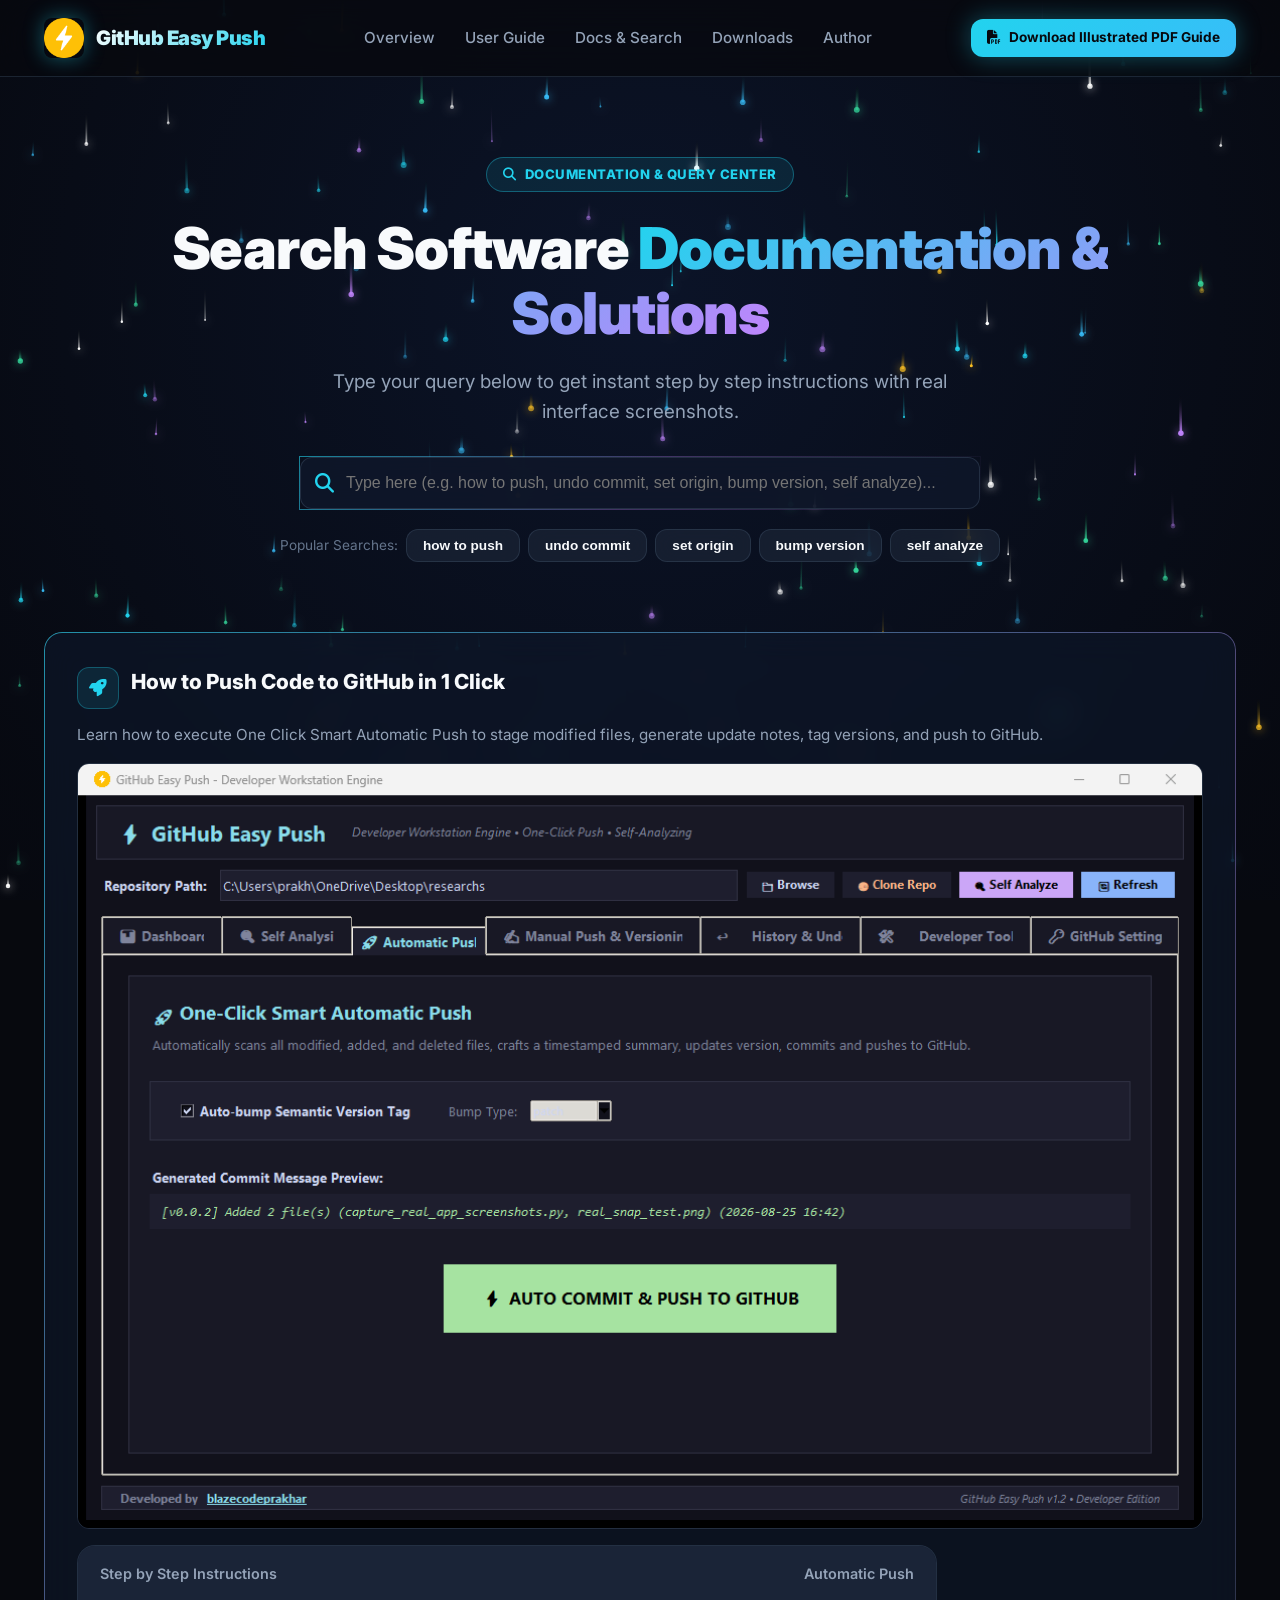
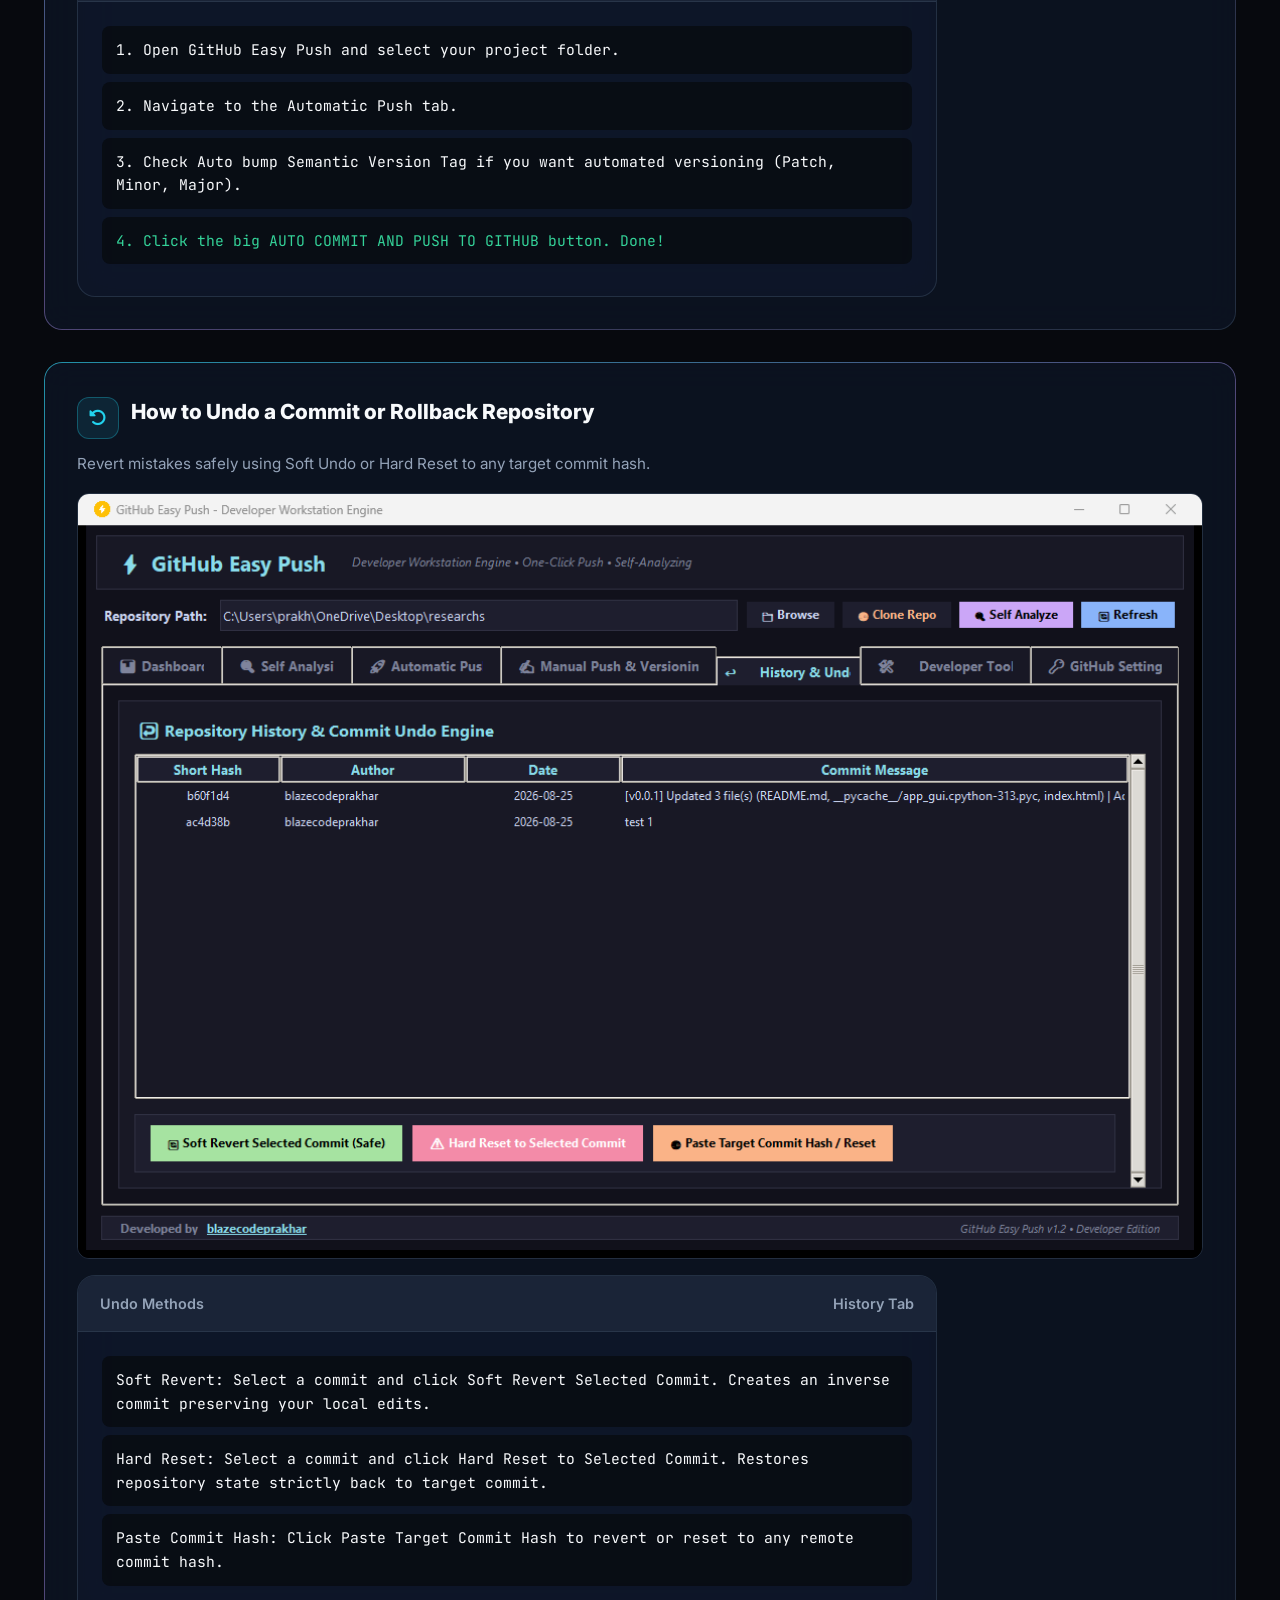
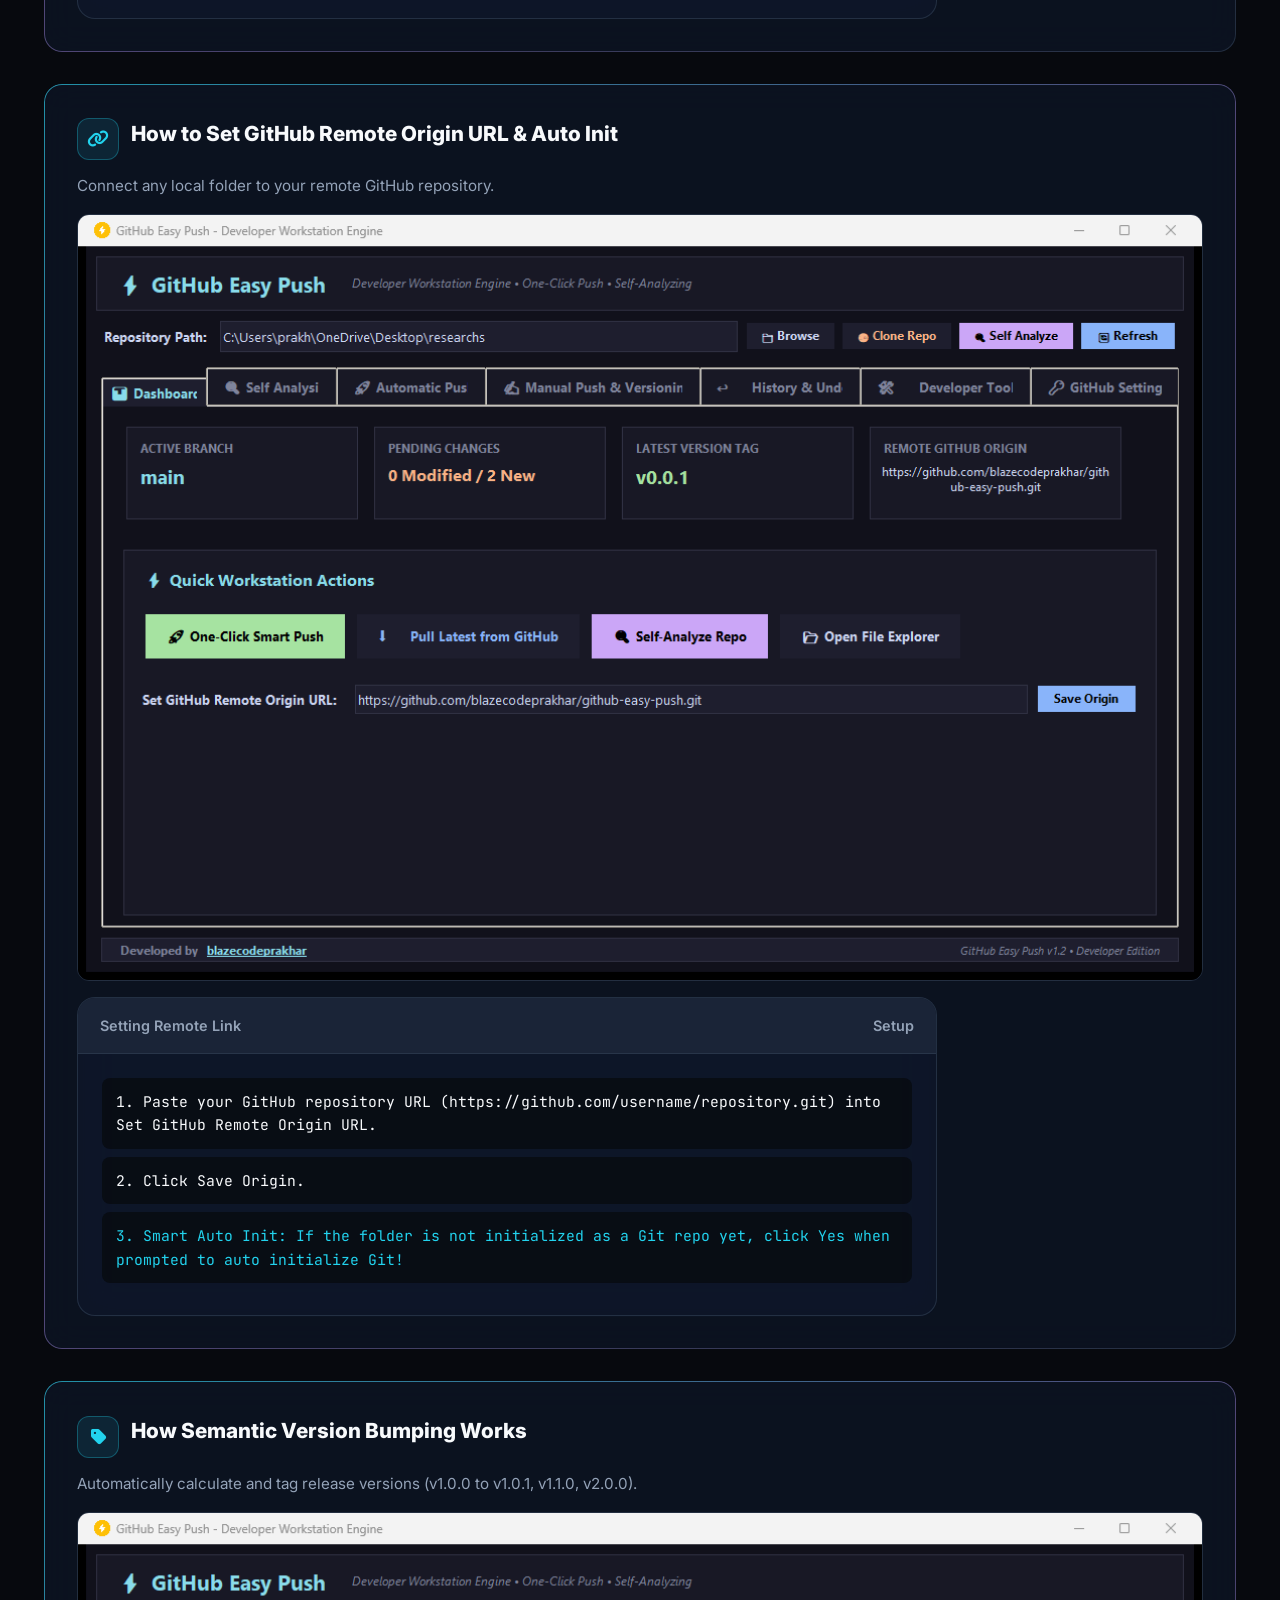
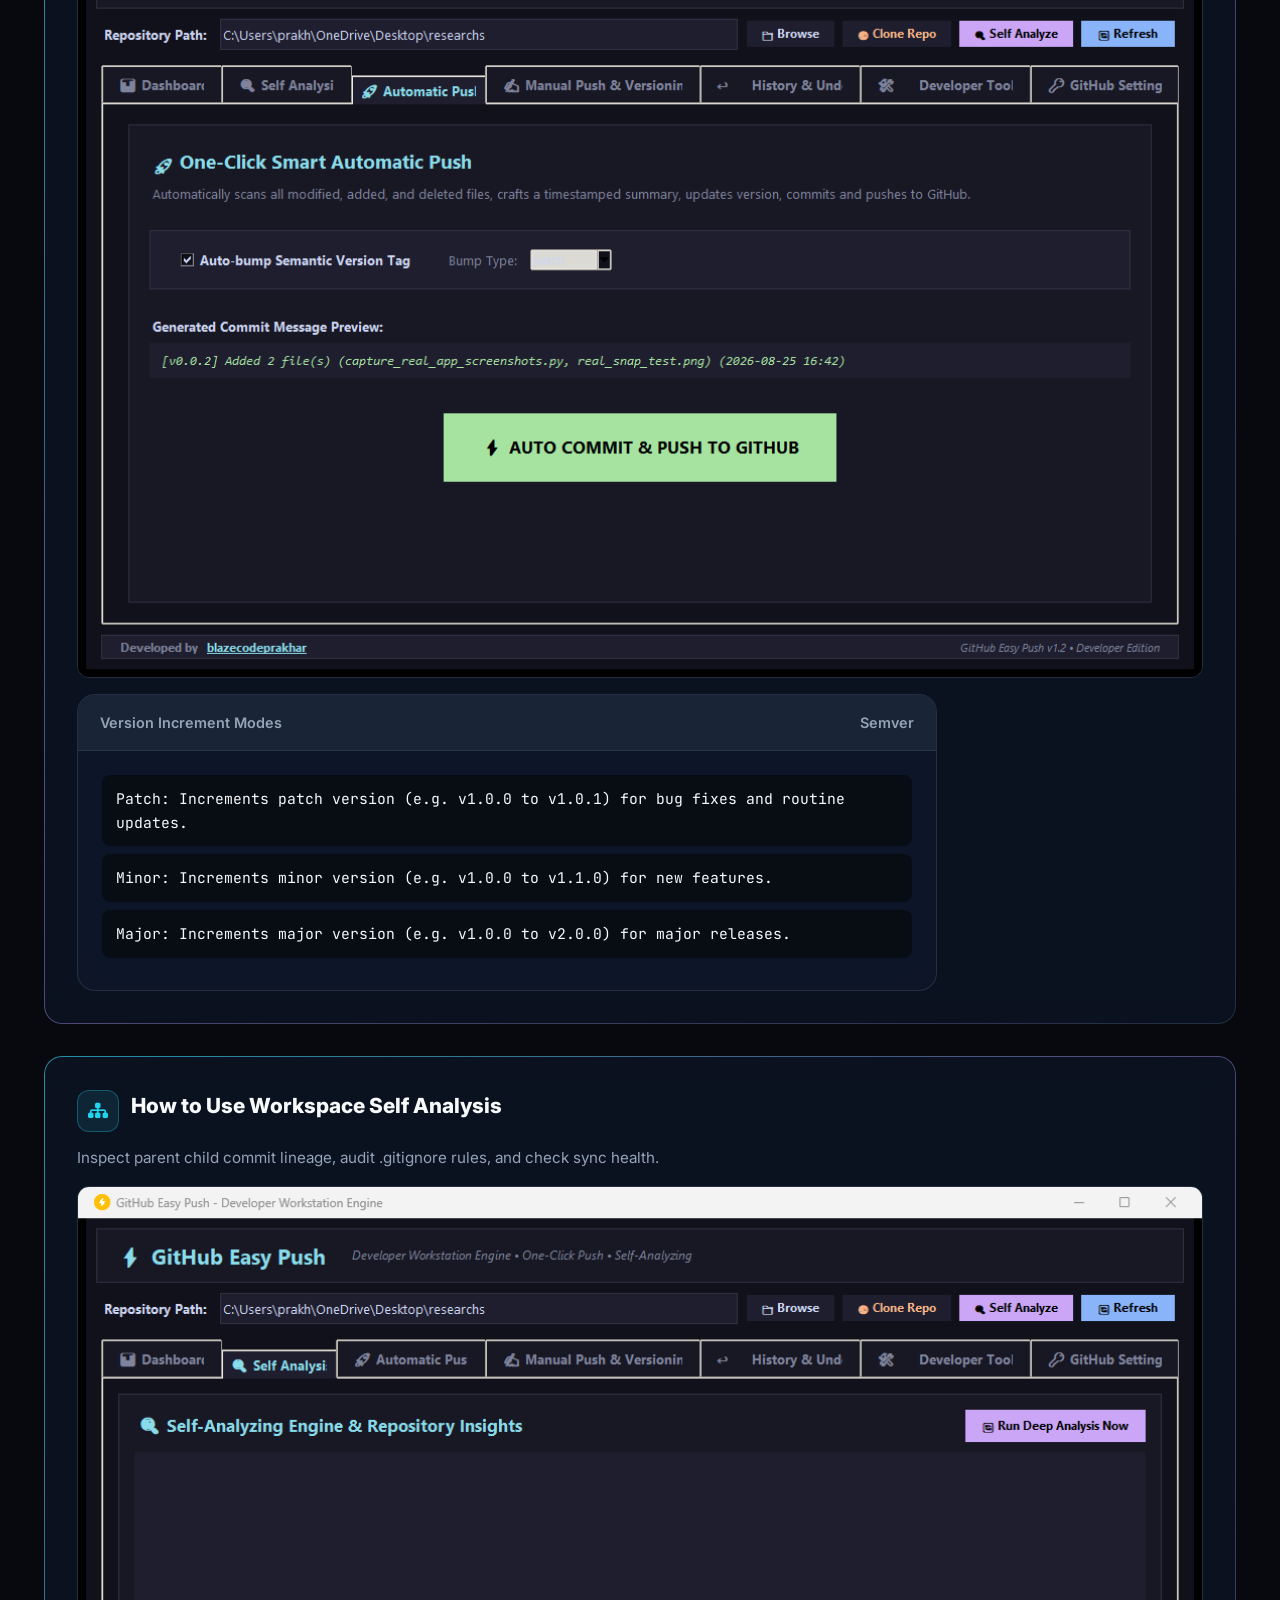
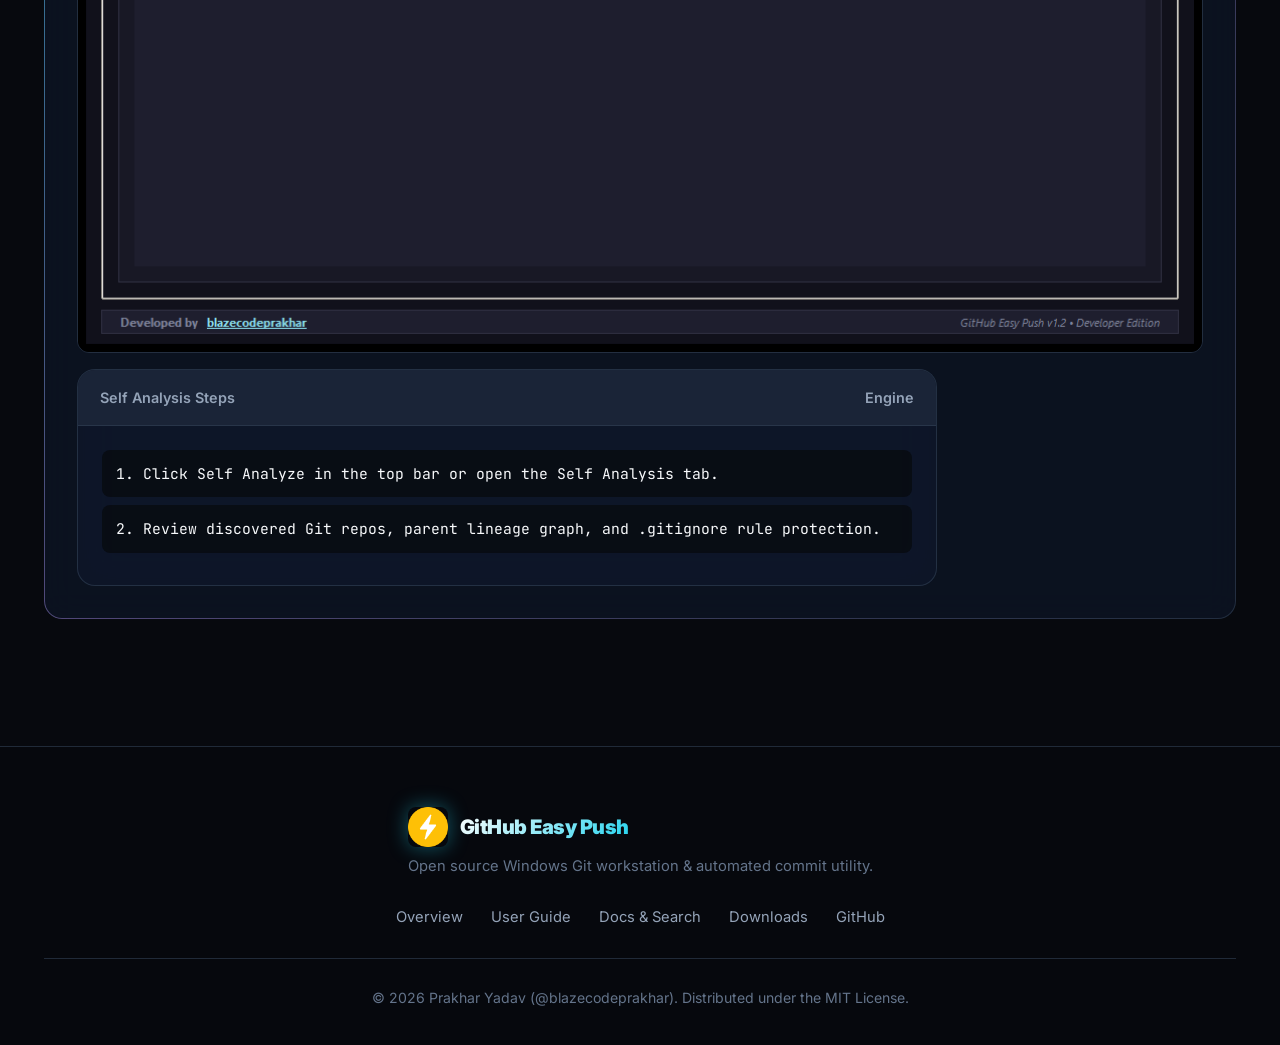
==== commit 15e27229: "[v0.0.2] Updated 12 file(s) (GitHub_Easy_Push_Guide.pdf, README.md, Software_Guide.pdf +9 more) | Ad" ====
--- a/docs.html
+++ b/docs.html
@@ -6,13 +6,13 @@
   
   <title>Documentation & Search Center | GitHub Easy Push by Prakhar Yadav</title>
   <meta name="title" content="Documentation & Search Center | GitHub Easy Push by Prakhar Yadav">
-  <meta name="description" content="Searchable documentation and query center for GitHub Easy Push. Find instant solutions on how to push, undo commits, set remote URLs, bump versions, and build executables with screenshot callouts.">
+  <meta name="description" content="Searchable documentation and query center for GitHub Easy Push. Find instant solutions on how to push, undo commits, set remote URLs, bump versions, and build executables with native screenshot callouts.">
   <meta name="keywords" content="github easy push documentation, how to push git, how to undo commit, git search docs, prakhar yadav, blazecodeprakhar">
   <meta name="author" content="Prakhar Yadav (blazecodeprakhar)">
   <link rel="canonical" href="https://blazecodeprakhar.github.io/github-easy-push/docs.html">
 
-  <link rel="icon" type="image/png" href="icon.png">
-  <link rel="apple-touch-icon" href="icon.png">
+  <link rel="icon" type="image/png" href="assets/icon.png">
+  <link rel="apple-touch-icon" href="assets/icon.png">
   
   <link rel="preconnect" href="https://fonts.googleapis.com">
   <link rel="preconnect" href="https://fonts.gstatic.com" crossorigin>
@@ -27,7 +27,7 @@
   <header class="navbar">
     <div class="container navbar-container">
       <a href="index.html" class="brand-logo" aria-label="GitHub Easy Push Homepage">
-        <img src="icon.png" alt="GitHub Easy Push Icon" class="brand-icon-img">
+        <img src="assets/icon.png" alt="GitHub Easy Push Icon" class="brand-icon-img">
         <span class="brand-title">GitHub Easy Push</span>
       </a>
 
@@ -63,7 +63,7 @@
           Search Software <span class="gradient-text">Documentation & Solutions</span>
         </h1>
         <p class="hero-subtitle" style="margin: 0 auto 30px;">
-          Type your query below to get instant step by step instructions with visual interface screenshots.
+          Type your query below to get instant step by step instructions with real interface screenshots.
         </p>
 
         <!-- Search Bar Box -->
@@ -101,7 +101,7 @@
               Learn how to execute One Click Smart Automatic Push to stage modified files, generate update notes, tag versions, and push to GitHub.
             </p>
             <div style="margin-bottom: 16px; border-radius: var(--radius-md); overflow: hidden; border: 1px solid var(--border-color);">
-              <img src="screenshot_auto_push.png" alt="Automatic Push Interface Screenshot" style="width: 100%; display: block;">
+              <img src="assets/images/screenshot_auto_push.png" alt="Automatic Push Interface Screenshot" style="width: 100%; display: block;">
             </div>
             <div class="cli-box" style="margin: 0;">
               <div class="cli-header"><span>Step by Step Instructions</span><span>Automatic Push</span></div>
@@ -124,7 +124,7 @@
               Revert mistakes safely using Soft Undo or Hard Reset to any target commit hash.
             </p>
             <div style="margin-bottom: 16px; border-radius: var(--radius-md); overflow: hidden; border: 1px solid var(--border-color);">
-              <img src="screenshot_history_undo.png" alt="Commit History and Undo Interface Screenshot" style="width: 100%; display: block;">
+              <img src="assets/images/screenshot_history_undo.png" alt="Commit History and Undo Interface Screenshot" style="width: 100%; display: block;">
             </div>
             <div class="cli-box" style="margin: 0;">
               <div class="cli-header"><span>Undo Methods</span><span>History Tab</span></div>
@@ -146,7 +146,7 @@
               Connect any local folder to your remote GitHub repository.
             </p>
             <div style="margin-bottom: 16px; border-radius: var(--radius-md); overflow: hidden; border: 1px solid var(--border-color);">
-              <img src="screenshot_dashboard.png" alt="Dashboard Interface Screenshot" style="width: 100%; display: block;">
+              <img src="assets/images/screenshot_dashboard.png" alt="Dashboard Interface Screenshot" style="width: 100%; display: block;">
             </div>
             <div class="cli-box" style="margin: 0;">
               <div class="cli-header"><span>Setting Remote Link</span><span>Setup</span></div>
@@ -168,7 +168,7 @@
               Automatically calculate and tag release versions (v1.0.0 to v1.0.1, v1.1.0, v2.0.0).
             </p>
             <div style="margin-bottom: 16px; border-radius: var(--radius-md); overflow: hidden; border: 1px solid var(--border-color);">
-              <img src="screenshot_auto_push.png" alt="Version Bumper Interface Screenshot" style="width: 100%; display: block;">
+              <img src="assets/images/screenshot_auto_push.png" alt="Version Bumper Interface Screenshot" style="width: 100%; display: block;">
             </div>
             <div class="cli-box" style="margin: 0;">
               <div class="cli-header"><span>Version Increment Modes</span><span>Semver</span></div>
@@ -190,7 +190,7 @@
               Inspect parent child commit lineage, audit .gitignore rules, and check sync health.
             </p>
             <div style="margin-bottom: 16px; border-radius: var(--radius-md); overflow: hidden; border: 1px solid var(--border-color);">
-              <img src="screenshot_self_analysis.png" alt="Self Analysis Interface Screenshot" style="width: 100%; display: block;">
+              <img src="assets/images/screenshot_self_analysis.png" alt="Self Analysis Interface Screenshot" style="width: 100%; display: block;">
             </div>
             <div class="cli-box" style="margin: 0;">
               <div class="cli-header"><span>Self Analysis Steps</span><span>Engine</span></div>
@@ -215,7 +215,7 @@
     <div class="container footer-container">
       <div class="footer-top">
         <a href="index.html" class="brand-logo">
-          <img src="icon.png" alt="GitHub Easy Push Icon" class="brand-icon-img">
+          <img src="assets/icon.png" alt="GitHub Easy Push Icon" class="brand-icon-img">
           <span class="brand-title">GitHub Easy Push</span>
         </a>
         <p class="footer-desc">Open source Windows Git workstation & automated commit utility.</p>
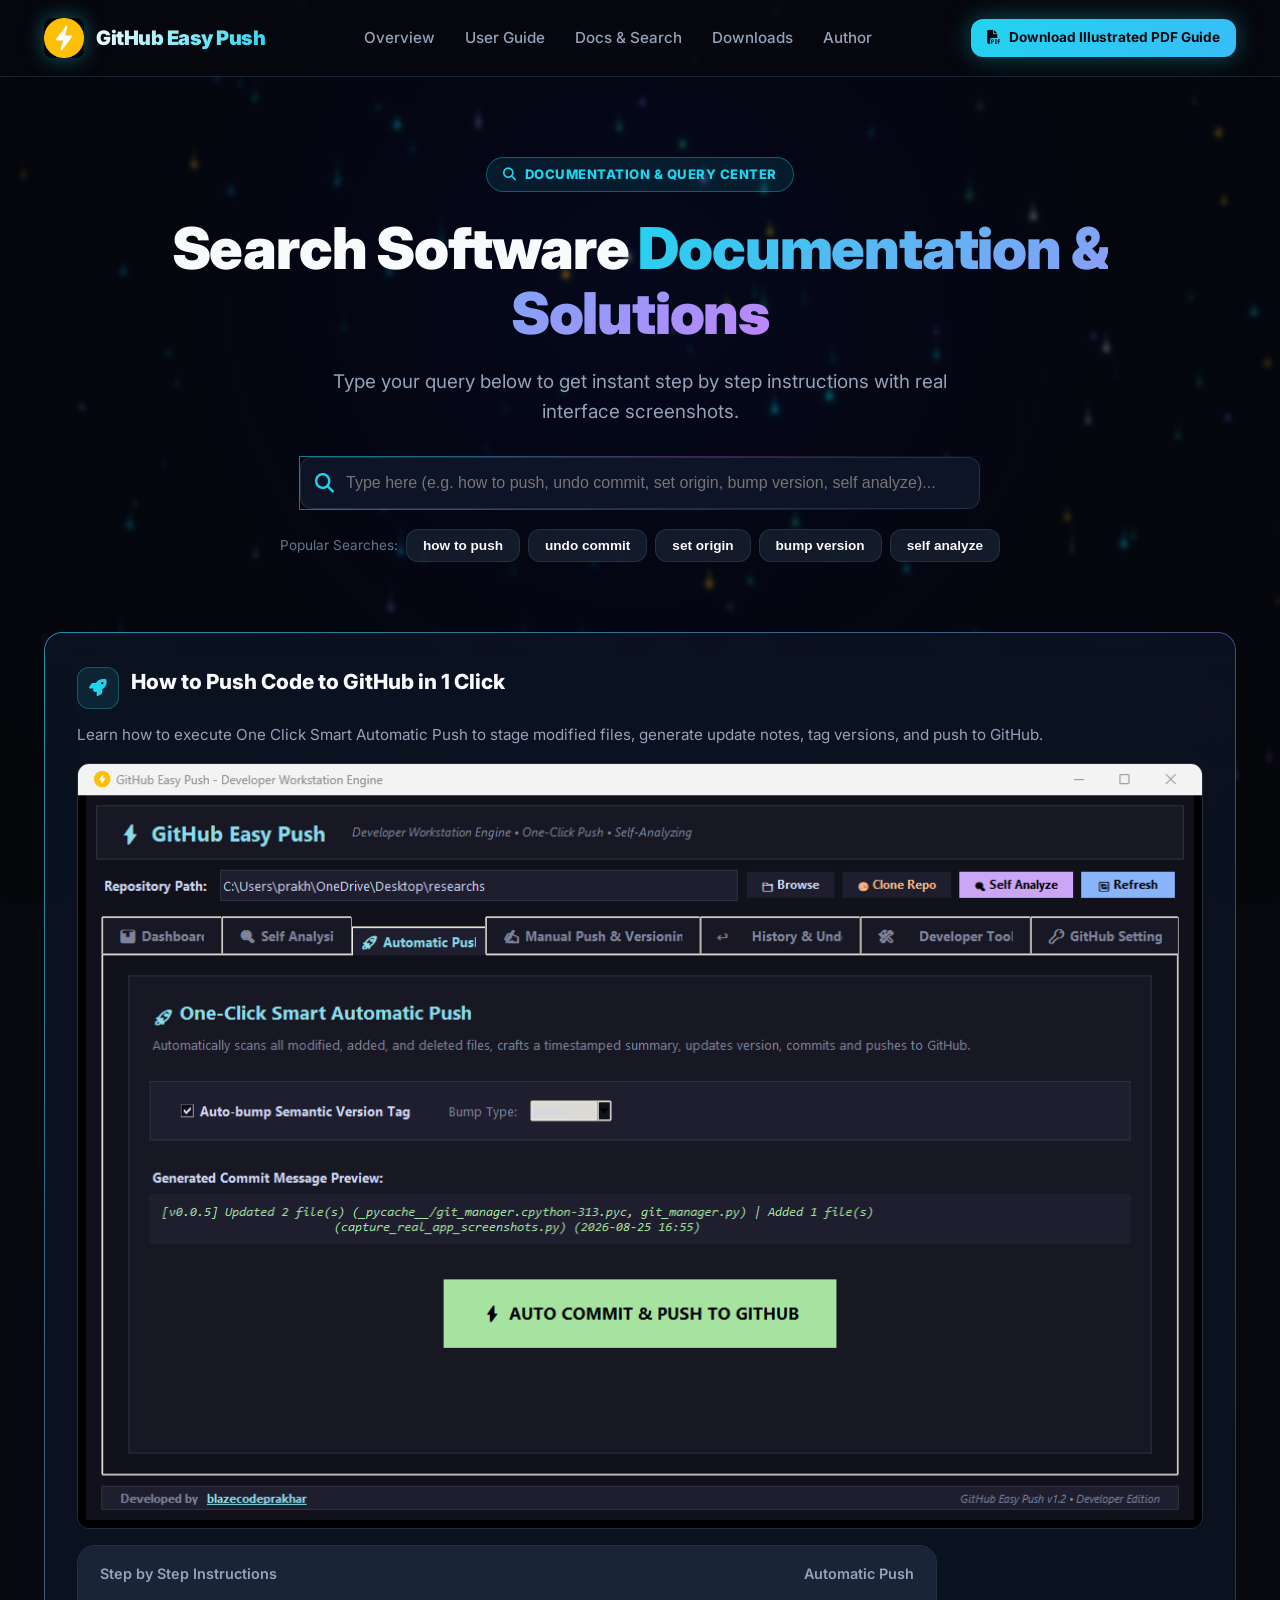
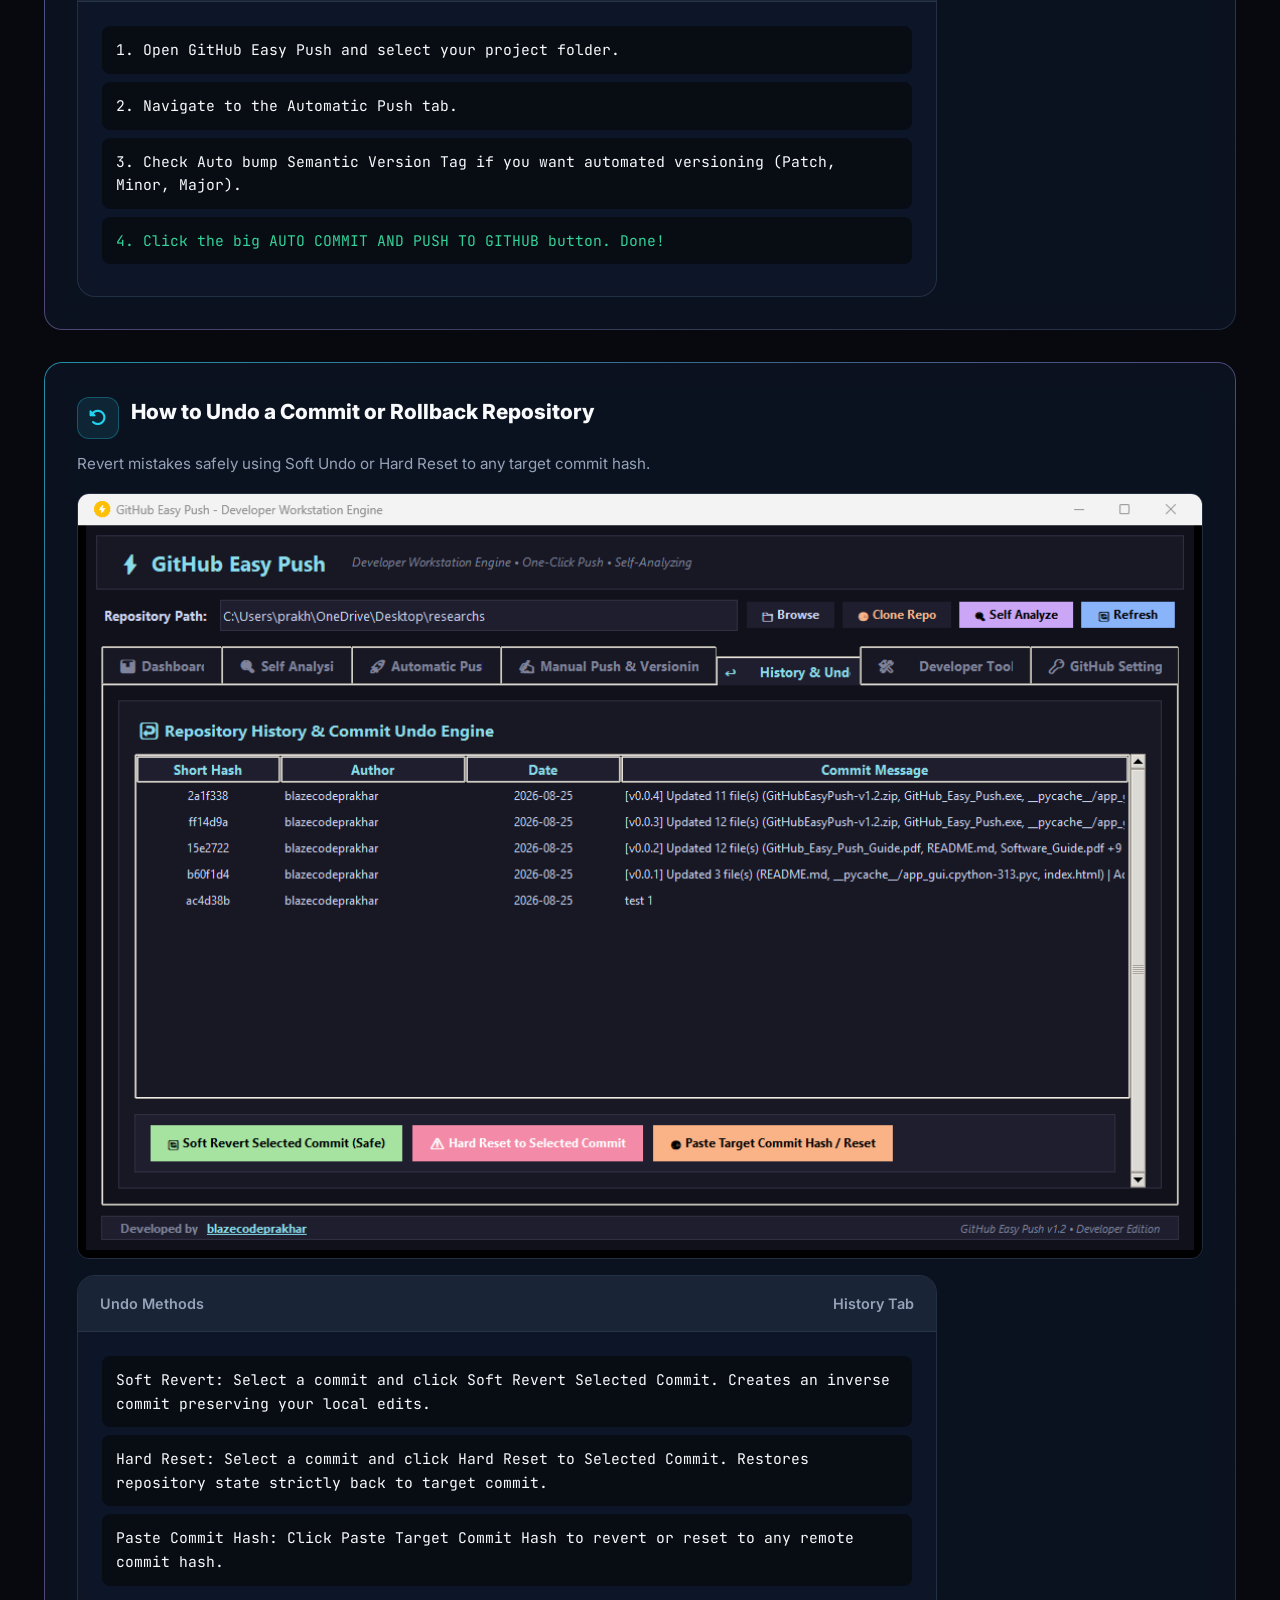
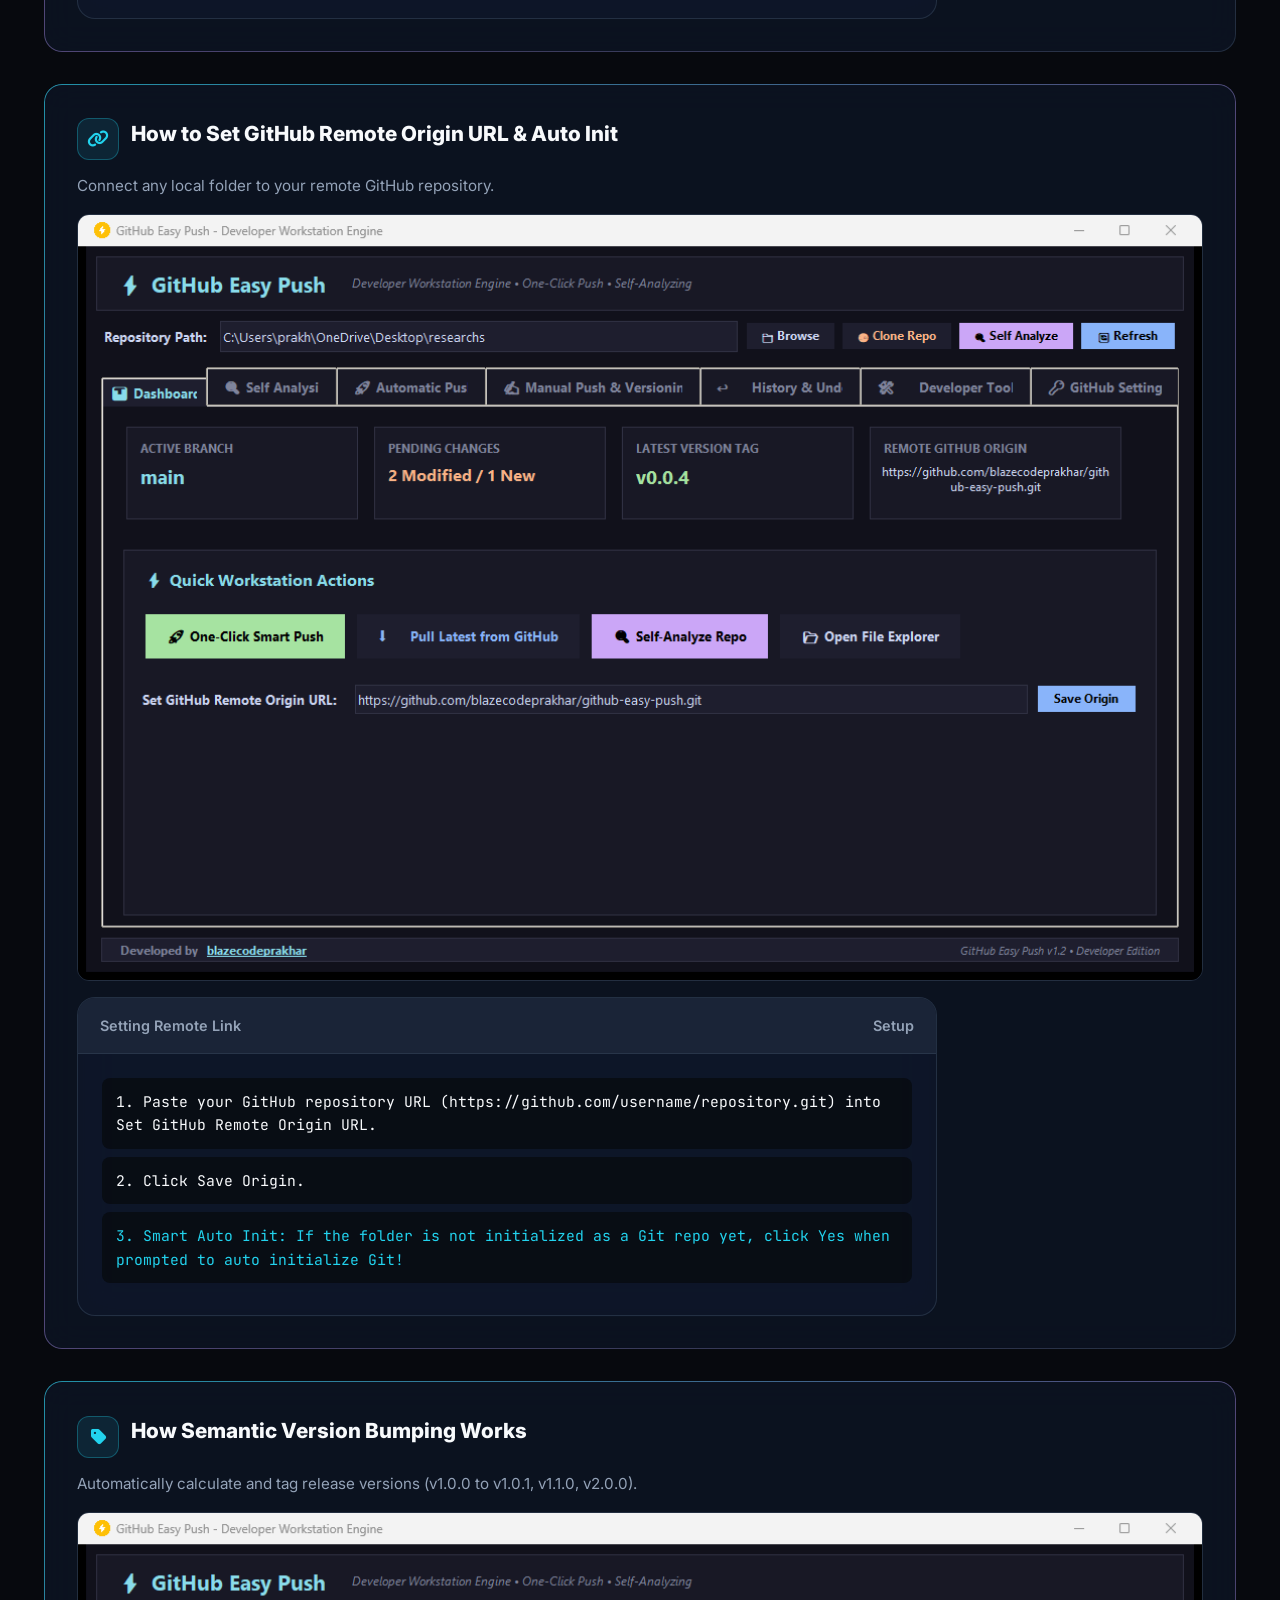
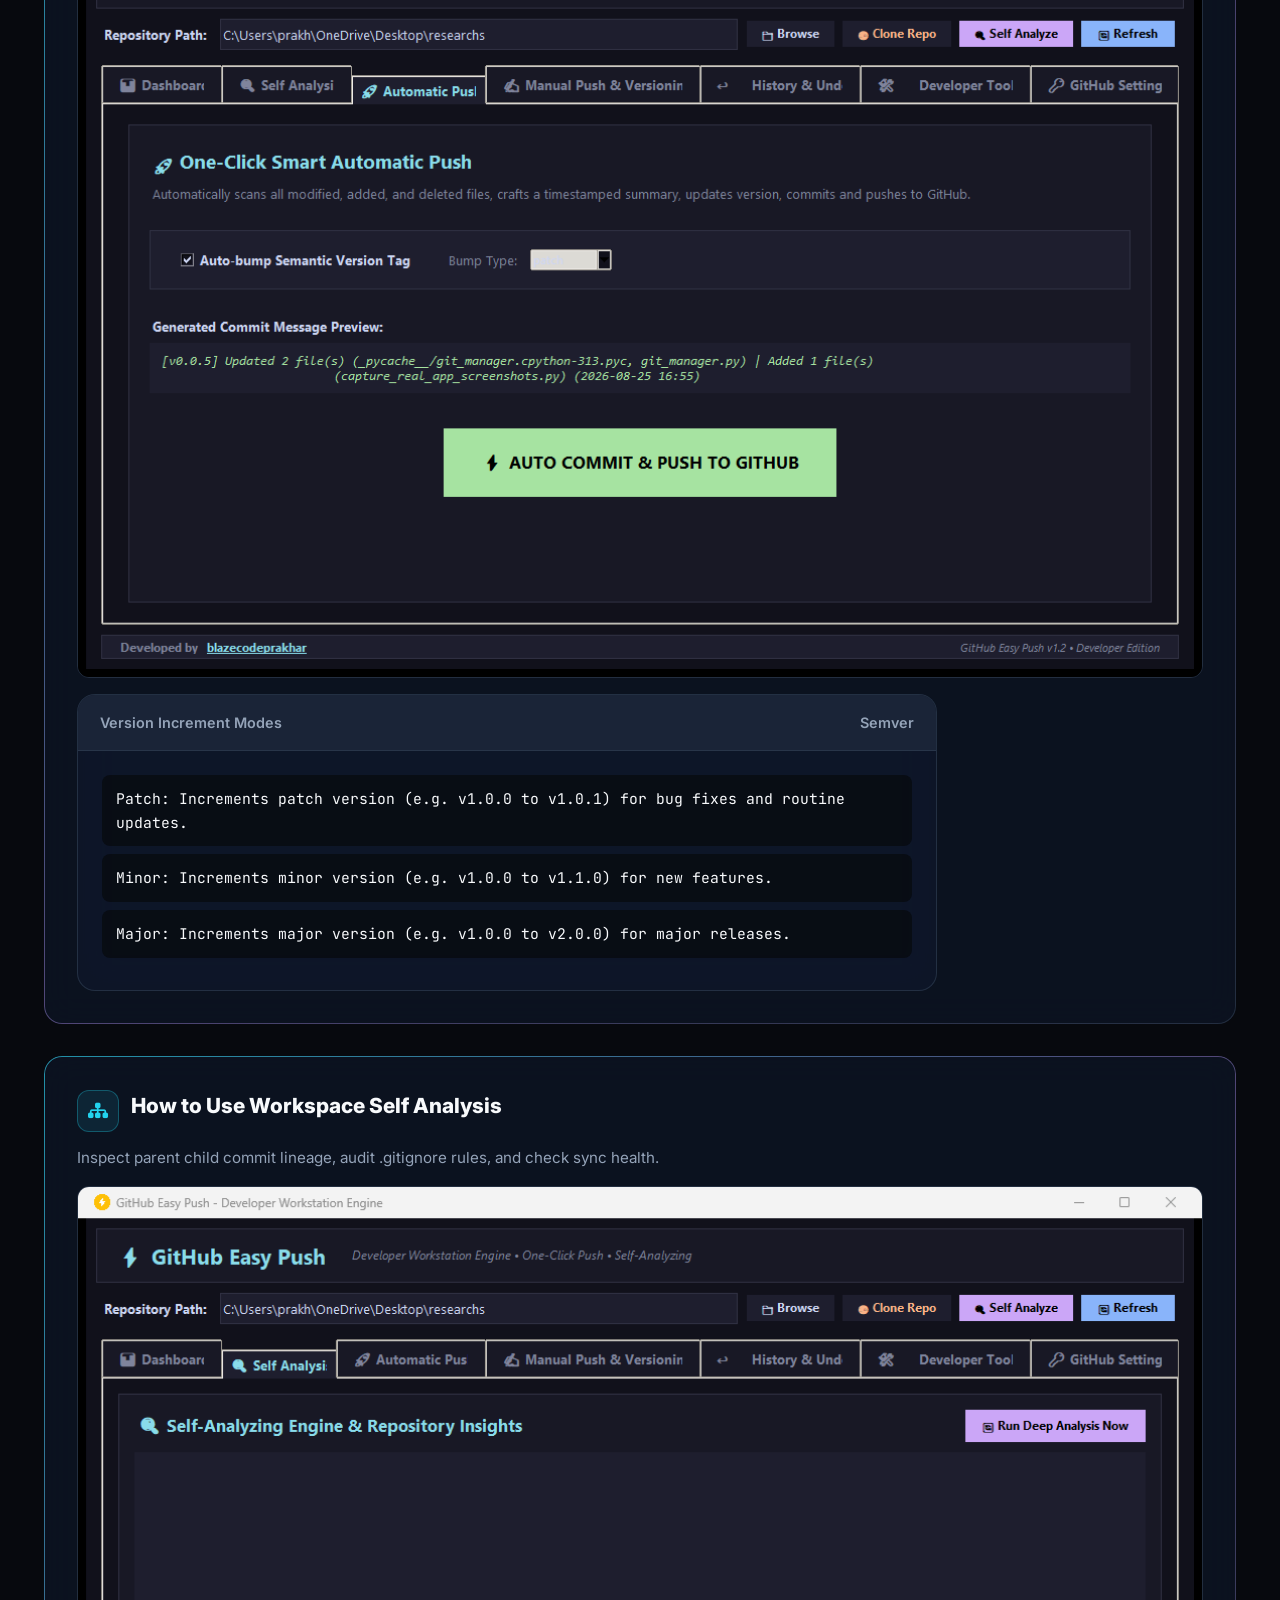
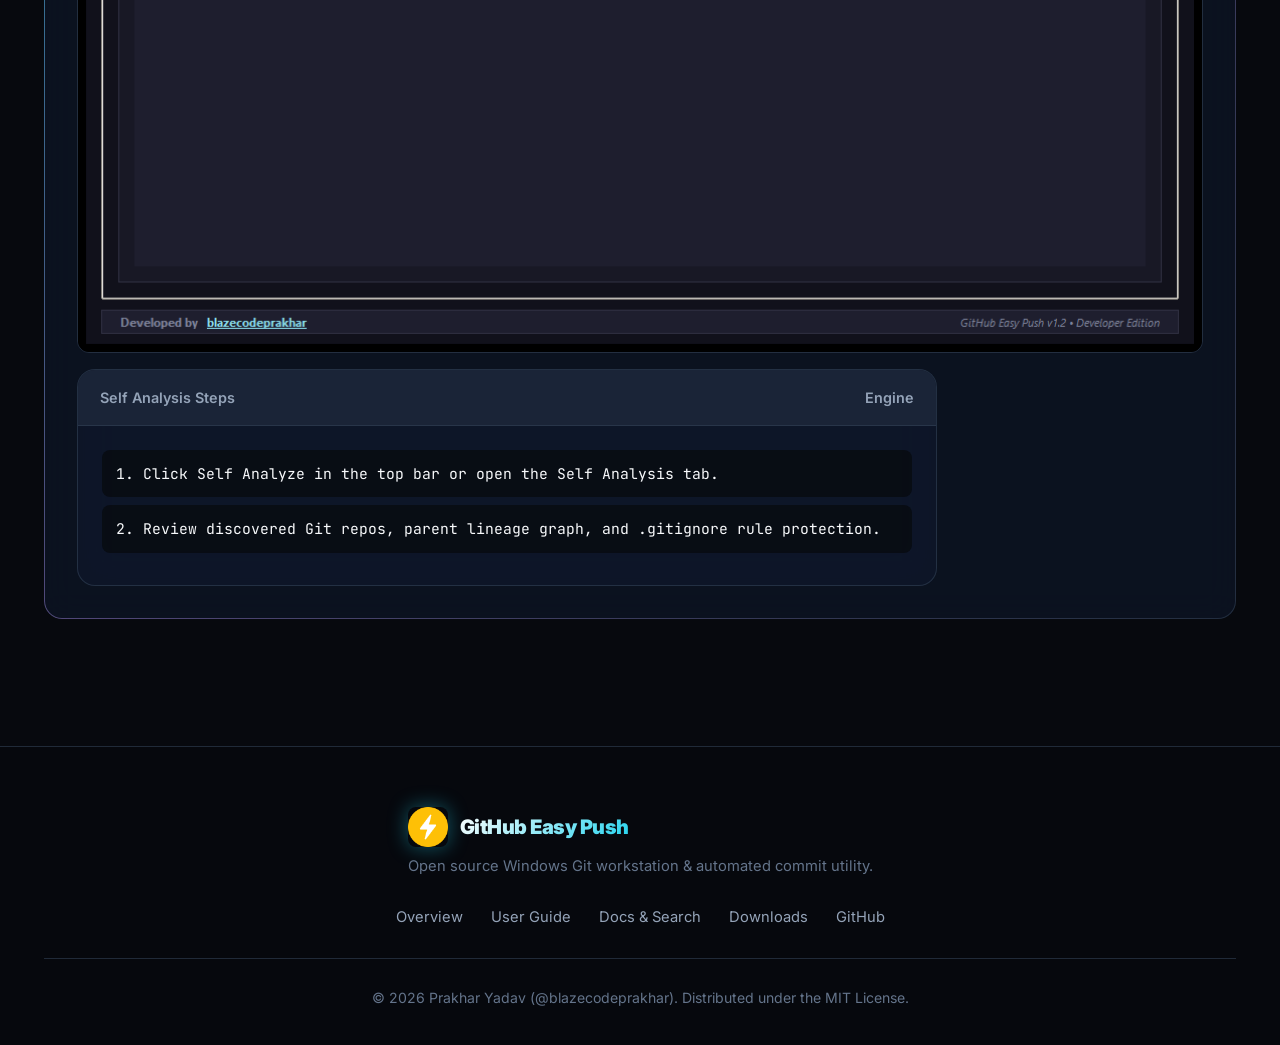
==== commit 1dc0e249: "Add robots.txt, sitemap.xml, AI search crawler meta tags, Geo SEO, and dark ambient star blur layer" ====
--- a/docs.html
+++ b/docs.html
@@ -8,8 +8,17 @@
   <meta name="title" content="Documentation & Search Center | GitHub Easy Push by Prakhar Yadav">
   <meta name="description" content="Searchable documentation and query center for GitHub Easy Push. Find instant solutions on how to push, undo commits, set remote URLs, bump versions, and build executables with native screenshot callouts.">
   <meta name="keywords" content="github easy push documentation, how to push git, how to undo commit, git search docs, prakhar yadav, blazecodeprakhar">
-  <meta name="author" content="Prakhar Yadav (blazecodeprakhar)">
+  <meta name="robots" content="index, follow, max-image-preview:large">
+  <meta name="ai-search-bot" content="index, follow">
+  <meta name="gptbot" content="index, follow">
+  <meta name="claudebot" content="index, follow">
+  <meta name="perplexitybot" content="index, follow">
+  <meta name="geo.region" content="IN-UT">
+  <meta name="geo.placename" content="Dehradun">
+  <meta name="geo.position" content="30.3165;78.0322">
+  <meta name="ICBM" content="30.3165, 78.0322">
   <link rel="canonical" href="https://blazecodeprakhar.github.io/github-easy-push/docs.html">
+  <link rel="sitemap" type="application/xml" title="Sitemap" href="sitemap.xml">
 
   <link rel="icon" type="image/png" href="assets/icon.png">
   <link rel="apple-touch-icon" href="assets/icon.png">
--- a/styles.css
+++ b/styles.css
@@ -67,6 +67,21 @@
   height: 100vh;
   z-index: 1; /* Sits behind text/cards (z-index 5) */
   pointer-events: none;
+  filter: blur(2.5px) contrast(1.15); /* Soft ambient dark blur effect for falling stars */
+  opacity: 0.85;
+}
+
+/* Ambient Dark Blur Overlay Layer across all sections */
+body::before {
+  content: "";
+  position: fixed;
+  top: 0;
+  left: 0;
+  width: 100vw;
+  height: 100vh;
+  background: radial-gradient(circle at 50% 30%, rgba(11, 15, 25, 0.35), rgba(7, 9, 14, 0.75));
+  pointer-events: none;
+  z-index: 2;
 }
 
 header, main, footer {
